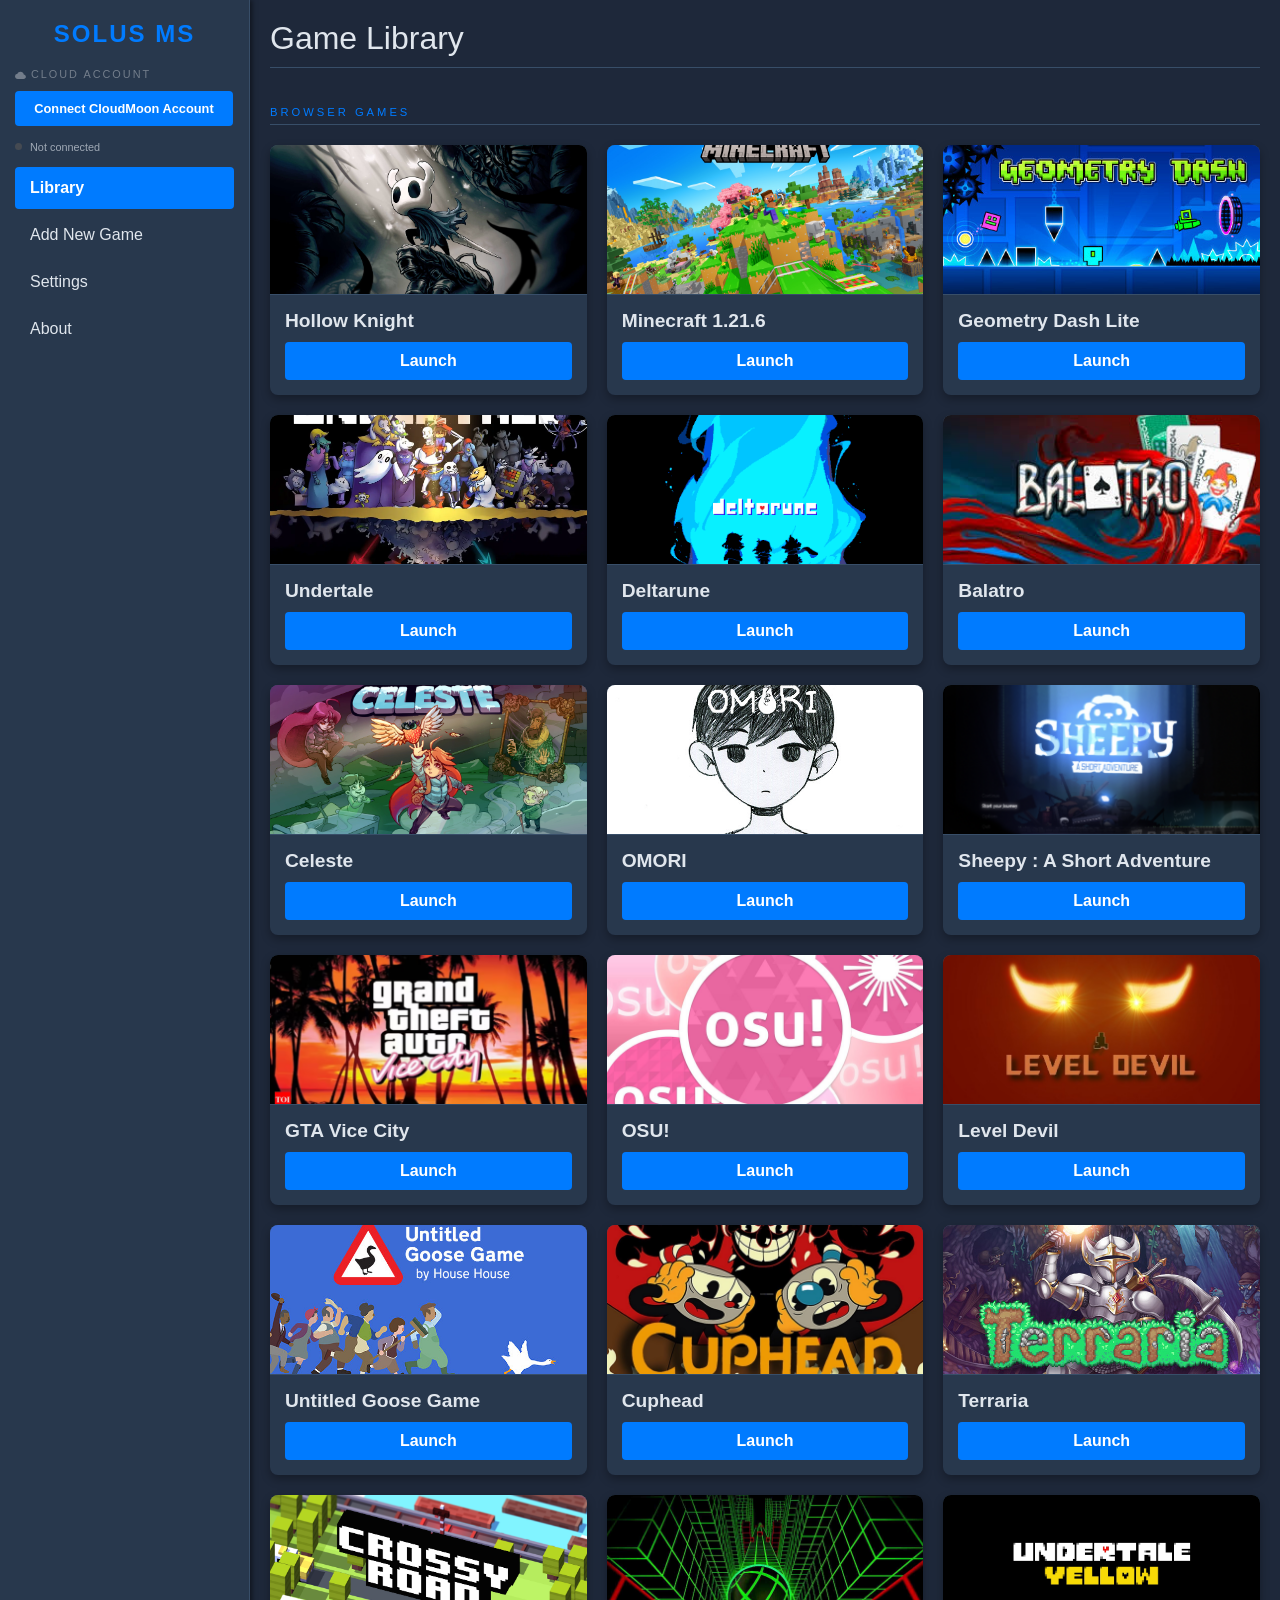
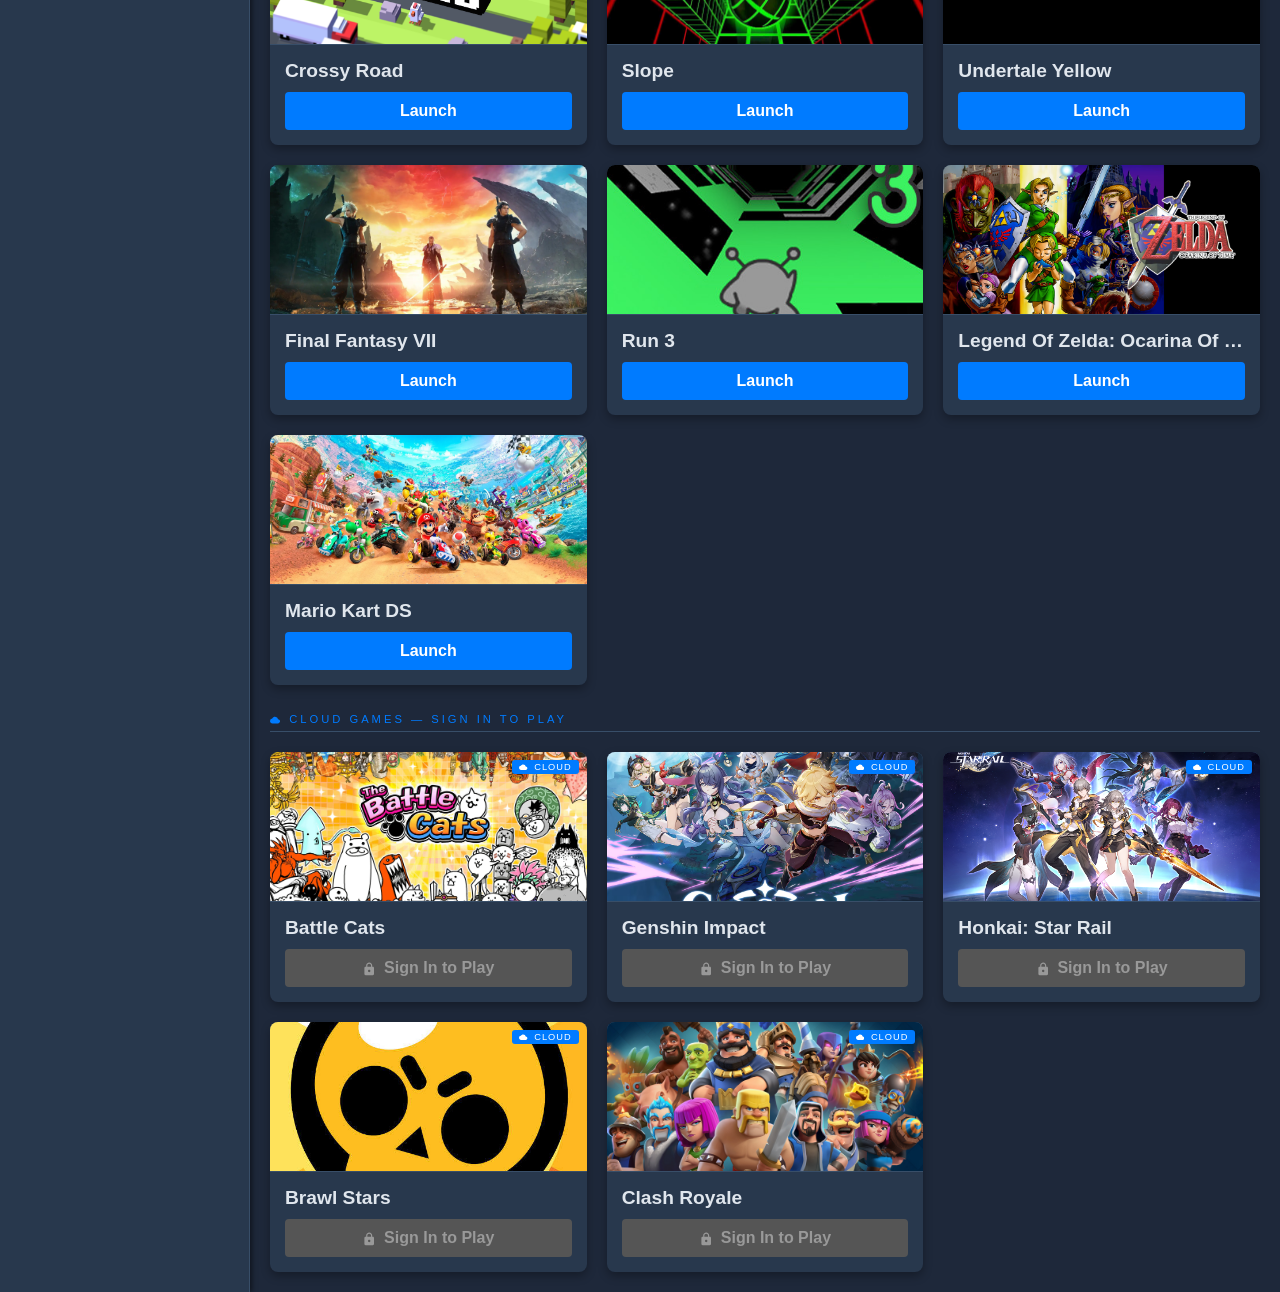
==== index.html @ f6ab9a69 "Update index.html" ====
<!DOCTYPE html>
<html lang="en">
<head>
    <meta charset="UTF-8">
    <meta name="viewport" content="width=device-width, initial-scale=1.0">
    <title>Solus MS - Game Launcher</title>
    <link rel="icon" type="image/png" href="favicon.ico" id="favicon-png">
    <link rel="shortcut icon" type="image/x-icon" href="favicon.ico" id="favicon-ico">
    <style>
        /* General Reset and Base Styles */
        :root {
            --bg-dark: #1e283a;
            --bg-medium: #28384d;
            --text-light: #e0e6ed;
            --accent-blue: #007bff;
            --accent-hover: #0060c0;
            --border-color: #384e68;
            --light-bg-dark: #f0f2f5;
            --light-bg-medium: #ffffff;
            --light-text-light: #333333;
            --light-border-color: #cccccc;
        }
        .light-theme {
            --bg-dark: var(--light-bg-dark);
            --bg-medium: var(--light-bg-medium);
            --text-light: var(--light-text-light);
            --border-color: var(--light-border-color);
            color: var(--light-text-light);
        }
        .glass-theme {
            --bg-dark: #050a12;
            --bg-medium: rgba(15, 23, 42, 0.4);
            --text-light: #ffffff;
            --accent-blue: #007aff;
            --accent-hover: #0a84ff;
            --border-color: rgba(255, 255, 255, 0.15);
            background: radial-gradient(at 0% 0%, rgba(30, 58, 138, 0.3) 0, transparent 50%), radial-gradient(at 100% 0%, rgba(139, 92, 246, 0.2) 0, transparent 50%), #050a12;
            background-attachment: fixed;
            color: #ffffff;
        }
        .glass-theme .game-card, .glass-theme .settings-group, .glass-theme .sidebar {
            background: rgba(255, 255, 255, 0.03);
            backdrop-filter: blur(40px) saturate(200%) brightness(0.8);
            -webkit-backdrop-filter: blur(40px) saturate(200%) brightness(0.8);
            border: 1px solid rgba(255, 255, 255, 0.1);
            box-shadow: 0 8px 32px 0 rgba(0, 0, 0, 0.8), inset 0 0 0 1px rgba(255, 255, 255, 0.05);
        }
        .glass-theme h1, .glass-theme h2, .glass-theme h3 { text-shadow: 0 0 15px rgba(255, 255, 255, 0.2); letter-spacing: 1px; }
        .glass-theme .nav-item a:hover { background: rgba(255, 255, 255, 0.1); backdrop-filter: brightness(1.2); }
        .glass-theme .nav-item a.active { background: rgba(0, 122, 255, 0.4); border: 1px solid rgba(255, 255, 255, 0.2); box-shadow: 0 0 20px rgba(0, 122, 255, 0.3); }
        .glass-theme .text-input, .glass-theme .textarea-input { background: rgba(0, 0, 0, 0.4); border: 1px solid rgba(255, 255, 255, 0.1); color: #ffffff; }
        .reflection-active { filter: grayscale(1) brightness(0.4) !important; transition: filter 0.4s ease; }
        * { margin: 0; padding: 0; box-sizing: border-box; }
        body { font-family: 'Segoe UI', Tahoma, Geneva, Verdana, sans-serif; background-color: var(--bg-dark); color: var(--text-light); display: flex; min-height: 100vh; overflow-x: hidden; transition: background-color 0.3s, color 0.3s, filter 0.3s; }
        select.text-input { appearance: none; background: var(--bg-medium); color: var(--text-light); border: 1px solid var(--border-color); padding: 8px 12px; border-radius: 8px; cursor: pointer; outline: none; }
        .glass-theme select.text-input { background: rgba(255, 255, 255, 0.1); backdrop-filter: blur(10px); border: 1px solid rgba(255, 255, 255, 0.2); box-shadow: inset 0 0 5px rgba(255, 255, 255, 0.1); }
        .glass-theme select.text-input option { background-color: #1a1a1a; color: white; }
        .sidebar { width: 250px; background-color: var(--bg-medium); padding: 20px 0; box-shadow: 2px 0 5px rgba(0, 0, 0, 0.5); border-right: 1px solid var(--border-color); flex-shrink: 0; transition: background-color 0.3s, border-color 0.3s; }
        .sidebar h1 { font-size: 1.5rem; text-align: center; margin-bottom: 20px; color: var(--accent-blue); text-transform: uppercase; letter-spacing: 2px; }
        .nav-list { list-style: none; padding: 0 15px; }
        .nav-item a { display: block; padding: 12px 15px; margin-bottom: 5px; color: var(--text-light); text-decoration: none; border-radius: 4px; transition: background-color 0.2s, color 0.2s; }
        .nav-item a:hover { background-color: var(--bg-dark); }
        .nav-item a.active { background-color: var(--accent-blue); color: white; font-weight: bold; }
        .main-content { flex-grow: 1; padding: 20px; overflow-y: auto; }
        .header { margin-bottom: 30px; border-bottom: 1px solid var(--border-color); padding-bottom: 10px; transition: border-color 0.3s; }
        .header h2 { font-size: 2rem; color: var(--text-light); font-weight: 300; }
        .game-grid { display: grid; grid-template-columns: repeat(auto-fill, minmax(250px, 1fr)); gap: 20px; }
        .game-card { background-color: var(--bg-medium); border-radius: 8px; overflow: hidden; box-shadow: 0 4px 10px rgba(0, 0, 0, 0.3); transition: transform 0.2s, background-color 0.3s; }
        .game-card:hover { transform: translateY(-5px); }
        .game-image-placeholder { width: 100%; height: 150px; background-size: cover; background-position: center; background-repeat: no-repeat; background-color: #384e68; display: flex; align-items: center; justify-content: center; font-size: 1.2rem; color: rgba(255, 255, 255, 0.5); border-bottom: 1px solid var(--border-color); position: relative; }
        .game-info { padding: 15px; }
        .game-info h3 { margin-top: 0; margin-bottom: 10px; font-size: 1.2rem; white-space: nowrap; overflow: hidden; text-overflow: ellipsis; }
        .launch-btn { display: block; width: 100%; padding: 10px; background-color: var(--accent-blue); color: white; text-align: center; text-decoration: none; border: none; border-radius: 4px; cursor: pointer; font-size: 1rem; font-weight: bold; transition: background-color 0.2s, box-shadow 0.2s; }
        .launch-btn:hover { background-color: var(--accent-hover); box-shadow: 0 0 10px var(--accent-blue); }
        .launch-btn:disabled { background-color: #555; color: #999; cursor: not-allowed; box-shadow: none; }
        .delete-btn { background-color: #dc3545; margin-top: 5px; }
        .delete-btn:hover { background-color: #c82333; box-shadow: 0 0 10px #dc3545; }
        .action-group { display: flex; gap: 10px; }
        #settings-page, #about-page, #add-game-page { max-width: 800px; margin: 0 auto; }
        .settings-group { background-color: var(--bg-medium); padding: 20px; border-radius: 8px; margin-bottom: 25px; transition: background-color 0.3s; }
        .settings-group h3 { color: var(--accent-blue); border-bottom: 1px solid var(--border-color); padding-bottom: 10px; margin-bottom: 15px; }
        .form-group { margin-bottom: 15px; }
        .form-group label { display: block; margin-bottom: 8px; font-weight: bold; }
        .text-input, .textarea-input, .file-input-container input[type="file"] { width: 100%; padding: 10px; border: 1px solid var(--border-color); background-color: var(--bg-dark); color: var(--text-light); border-radius: 4px; transition: background-color 0.3s, border-color 0.3s; font-size: 1rem; resize: vertical; }
        .text-input:focus, .textarea-input:focus { outline: none; border-color: var(--accent-blue); }
        .textarea-input { min-height: 150px; font-family: Consolas, monospace; }
        .file-input-container { display: block; width: 100%; }
        .file-input-container input[type="file"] { padding: 8px; }
        .game-upload-options { display: flex; gap: 20px; margin-bottom: 15px; }
        .upload-option { flex: 1; padding: 15px; border: 2px solid var(--border-color); border-radius: 6px; cursor: pointer; transition: border-color 0.2s, background-color 0.2s; text-align: center; }
        .upload-option:hover { border-color: var(--accent-blue); background-color: rgba(0, 123, 255, 0.1); }
        .upload-option.active-option { border-color: var(--accent-blue); background-color: rgba(0, 123, 255, 0.2); box-shadow: 0 0 8px rgba(0, 123, 255, 0.5); }
        .radio-hidden { display: none; }
        .hidden { display: none !important; }
        .switch { position: relative; display: inline-block; width: 60px; height: 34px; }
        .switch input { opacity: 0; width: 0; height: 0; }
        .slider { position: absolute; cursor: pointer; top: 0; left: 0; right: 0; bottom: 0; background-color: #ccc; transition: .4s; border-radius: 34px; }
        .slider:before { position: absolute; content: ""; height: 26px; width: 26px; left: 4px; bottom: 4px; background-color: white; transition: .4s; border-radius: 50%; }
        input:checked + .slider { background-color: var(--accent-blue); }
        input:checked + .slider:before { transform: translateX(26px); }
        .setting-item { display: flex; justify-content: space-between; align-items: center; padding: 10px 0; border-top: 1px solid var(--border-color); }
        .setting-item:first-child { border-top: none; }
        .about-content a { color: var(--text-light); text-decoration: underline; text-decoration-color: var(--accent-blue); transition: color 0.2s; }
        .about-content a:hover { color: var(--accent-blue); }

        /* ── ADDED: Auth sidebar ── */
        .auth-section { padding: 0 15px 15px; }
        .auth-label { font-size: 0.68rem; text-transform: uppercase; letter-spacing: 2px; color: rgba(255,255,255,0.35); margin-bottom: 10px; }
        .user-info-card { display: none; align-items: center; gap: 8px; }
        .user-info-card.visible { display: flex; }
        .user-avatar { width: 32px; height: 32px; border-radius: 50%; border: 2px solid var(--accent-blue); flex-shrink: 0; object-fit: cover; }
        .user-details { flex: 1; min-width: 0; }
        .user-name  { font-size: 0.8rem; font-weight: bold; white-space: nowrap; overflow: hidden; text-overflow: ellipsis; }
        .user-email { font-size: 0.62rem; opacity: 0.55; white-space: nowrap; overflow: hidden; text-overflow: ellipsis; }
        .sign-out-btn { background: none; border: 1px solid var(--border-color); border-radius: 4px; padding: 3px 8px; font-size: 0.62rem; color: var(--text-light); cursor: pointer; flex-shrink: 0; }
        .sign-out-btn:hover { border-color: #dc3545; color: #dc3545; }
        .cloud-status { display: flex; align-items: center; gap: 8px; padding: 0 15px 14px; font-size: 0.68rem; opacity: 0.65; }
        .status-dot { width: 7px; height: 7px; border-radius: 50%; background: #555; flex-shrink: 0; transition: background 0.3s; }
        .status-dot.connected  { background: #2ecc71; }
        .status-dot.connecting { background: #f39c12; }
        .status-dot.error      { background: #e74c3c; }

        /* ── ADDED: Cloud card badge ── */
        .cloud-badge { position: absolute; top: 8px; right: 8px; background: var(--accent-blue); color: #fff; font-size: 0.58rem; padding: 2px 7px; border-radius: 3px; text-transform: uppercase; letter-spacing: 1px; }

        /* ── ADDED: Library section divider ── */
        .section-divider { grid-column: 1 / -1; font-size: 0.7rem; text-transform: uppercase; letter-spacing: 3px; color: var(--accent-blue); border-bottom: 1px solid var(--border-color); padding-bottom: 6px; margin-top: 8px; }

        /* ── ADDED: Cloud launch modal ── */
        .modal-overlay { display: none; position: fixed; inset: 0; background: rgba(0,0,0,0.6); z-index: 1000; align-items: center; justify-content: center; }
        .modal-overlay.open { display: flex; }
        .modal-box { background: var(--bg-medium); border: 1px solid var(--border-color); border-radius: 8px; padding: 28px; max-width: 440px; width: 90%; box-shadow: 0 8px 32px rgba(0,0,0,0.8); }
        .modal-box h3 { color: var(--accent-blue); margin-bottom: 10px; }
        .modal-box p  { font-size: 0.85rem; opacity: 0.8; margin-bottom: 18px; line-height: 1.6; }
        .modal-spinner { display: inline-block; width: 13px; height: 13px; border: 2px solid var(--border-color); border-top-color: var(--accent-blue); border-radius: 50%; animation: spin 0.7s linear infinite; vertical-align: middle; margin-right: 6px; }
        @keyframes spin { to { transform: rotate(360deg); } }
        .modal-close { background: none; border: 1px solid var(--border-color); border-radius: 4px; color: var(--text-light); font-size: 0.8rem; padding: 6px 16px; cursor: pointer; }
        .modal-close:hover { border-color: var(--accent-blue); }

        /* ── ADDED: About page cloud section ── */
        .about-cloud-hero { background: linear-gradient(135deg, #0d1b2e 0%, #1a3a5c 100%); border: 1px solid var(--accent-blue); border-radius: 8px; padding: 28px; margin-bottom: 25px; position: relative; overflow: hidden; }
        .about-cloud-hero::before { content: '\2601'; position: absolute; right: 20px; top: 5px; font-size: 7rem; opacity: 0.06; pointer-events: none; }
        .about-cloud-hero h2 { color: #fff; font-size: 1.5rem; margin-bottom: 8px; }
        .about-cloud-hero p  { color: rgba(255,255,255,0.75); font-size: 0.85rem; line-height: 1.7; max-width: 520px; }
        .about-cloud-hero .version-chip { display: inline-block; margin-top: 14px; background: rgba(0,123,255,0.2); border: 1px solid var(--accent-blue); border-radius: 20px; padding: 3px 14px; font-size: 0.7rem; color: var(--accent-blue); letter-spacing: 1px; }
        .cloud-feature-grid { display: grid; grid-template-columns: repeat(3, 1fr); gap: 15px; margin-bottom: 25px; }
        .cloud-feature-tile { background-color: var(--bg-medium); border-radius: 8px; padding: 16px; border: 1px solid var(--border-color); }
        .cloud-feature-tile .icon { font-size: 1.5rem; margin-bottom: 8px; }
        .cloud-feature-tile h4 { color: var(--accent-blue); font-size: 0.85rem; margin-bottom: 5px; }
        .cloud-feature-tile p  { font-size: 0.72rem; opacity: 0.7; line-height: 1.5; }
    </style>
</head>
<body>

    <div class="sidebar">
        <h1>Solus MS</h1>

        <!-- ADDED: Google Sign-In -->
        <div class="auth-section">
            <div class="auth-label"><svg xmlns="http://www.w3.org/2000/svg" viewBox="0 0 24 24" fill="currentColor" width="1em" height="1em" style="vertical-align:middle"><path d="M19.35 10.04A7.49 7.49 0 0 0 12 4C9.11 4 6.6 5.64 5.35 8.04A5.994 5.994 0 0 0 0 14c0 3.31 2.69 6 6 6h13c2.76 0 5-2.24 5-5 0-2.64-2.05-4.78-4.65-4.96z"/></svg> Cloud Account</div>
            <div id="google-btn-wrapper">
                <button id="google-signin-btn" class="launch-btn" style="width:218px;font-size:0.8rem;">Connect CloudMoon Account</button>
            </div>
            <div class="user-info-card" id="user-info-card">
                <img class="user-avatar" id="user-avatar" src="" alt="">
                <div class="user-details">
                    <div class="user-name"  id="user-name"></div>
                    <div class="user-email" id="user-email"></div>
                </div>
                <button class="sign-out-btn" id="sign-out-btn">Sign Out</button>
            </div>
        </div>

        <!-- ADDED: Cloud status -->
        <div class="cloud-status">
            <div class="status-dot" id="status-dot"></div>
            <span id="status-text">Not connected</span>
        </div>

        <ul class="nav-list">
            <li class="nav-item"><a href="#" id="nav-library" class="active">Library</a></li>
            <li class="nav-item"><a href="#" id="nav-add-game">Add New Game</a></li>
            <li class="nav-item"><a href="#" id="nav-settings">Settings</a></li>
            <li class="nav-item"><a href="#" id="nav-about">About</a></li>
        </ul>
    </div>

    <div class="main-content">

        <div id="library-page">
            <header class="header">
                <h2>Game Library</h2>
            </header>
            <div class="game-grid" id="game-library-grid"></div>
            <p id="empty-library-message" style="text-align: center; padding: 50px; color: #7f8fa6;" class="hidden">
                Your custom library is empty. Add a new game using the "Add New Game" tab!
            </p>
        </div>

        <div id="add-game-page" style="display: none;">
            <header class="header"><h2>Add New Game</h2></header>
            <form id="add-game-form" class="settings-group">
                <div class="form-group">
                    <label for="game-name">Game Name</label>
                    <input type="text" id="game-name" class="text-input" placeholder="e.g., Ori And The Blind Forest">
                </div>
                <h3>Cover Art Source (Optional)</h3>
                <div class="game-upload-options">
                    <div class="upload-option active-option" data-option="cover-url">
                        <label>Image Link Address</label>
                        <input type="radio" name="cover-source" id="cover-url-radio" value="url" class="radio-hidden" checked>
                    </div>
                    <div class="upload-option" data-option="cover-file">
                        <label>Upload Image File</label>
                        <input type="radio" name="cover-source" id="cover-file-radio" value="file" class="radio-hidden">
                    </div>
                </div>
                <div class="form-group" id="image-url-group">
                    <label for="cover-url">Cover Image URL</label>
                    <input type="url" id="cover-url" class="text-input" placeholder="https://example.com/game-cover.png">
                </div>
                <div class="form-group hidden" id="image-file-group">
                    <label for="cover-file">Upload Cover Image</label>
                    <div class="file-input-container"><input type="file" id="cover-file" accept="image/*"></div>
                </div>
                <h3>HTML Content Source (Required)</h3>
                <div class="game-upload-options">
                    <div class="upload-option active-option" data-option="html-paste">
                        <label>Paste HTML Code</label>
                        <input type="radio" name="html-source" id="html-paste-radio" value="paste" class="radio-hidden" checked>
                    </div>
                    <div class="upload-option" data-option="html-file">
                        <label>Upload HTML File</label>
                        <input type="radio" name="html-source" id="html-file-radio" value="file" class="radio-hidden">
                    </div>
                </div>
                <div class="form-group" id="html-paste-group">
                    <label for="html-code">Paste Full HTML File Content Here (index.html or similar)</label>
                    <textarea id="html-code" class="textarea-input" name="html-code" placeholder="<!DOCTYPE html>... the full HTML code..."></textarea>
                </div>
                <div class="form-group hidden" id="html-file-group">
                    <label for="html-file">Upload HTML File (.html or .htm)</label>
                    <div class="file-input-container"><input type="file" id="html-file" accept=".html,.htm"></div>
                </div>
                <button type="submit" class="launch-btn" style="margin-top: 20px;">Save Game to Library</button>
            </form>
            <p id="game-status-message" style="margin-top: 20px; text-align: center;"></p>
        </div>

        <div id="settings-page" style="display: none;">
            <header class="header"><h2>Application Settings</h2></header>
            <div class="settings-group">
                <h3>Interface</h3>
                <div class="setting-item">
                    <span>Tab Cloak (Change Tab Display Name)</span>
                    <input type="text" id="tab-name-input" class="text-input" placeholder="e.g., Google" style="width: 250px;">
                </div>
                <div class="setting-item">
                    <span>Tab Logo Cloak URL (Change Tab Display Logo)</span>
                    <div style="text-align: right;">
                        <input type="text" id="favicon-url-input" class="text-input" placeholder="https://google.com/favicon.ico" style="width: 250px;">
                        <br><a href="https://katsugachi.github.io/Favicon-Yoinker/" target="_blank" style="color: var(--accent-blue); font-size: 0.85rem; text-decoration: none;">Tab Cloak Logo Fetcher</a>
                    </div>
                </div>
                <div class="setting-item">
                    <span>Invisibility Cloak (Hide Tab When Unfocused)</span>
                    <label class="switch"><input type="checkbox" id="invisibility-cloak-toggle"><span class="slider"></span></label>
                </div>
                <div class="setting-item">
                    <span>Panic Key (Press ESC to Quick-Switch)</span>
                    <label class="switch"><input type="checkbox" id="panic-key-toggle"><span class="slider"></span></label>
                </div>
                <div id="panic-settings-group" style="display: none; flex-direction: column; gap: 10px; padding-left: 20px; margin-top: 10px;">
                    <div class="setting-item" style="border-top: none; padding-top: 0;">
                        <span>Panic Mode</span>
                        <select id="panic-mode-select" class="text-input" style="width: 200px;">
                            <option value="redirect">Simple Redirect</option>
                            <option value="background">Background Tab Switch</option>
                        </select>
                    </div>
                    <div class="setting-item" id="panic-redirect-setting" style="border-top: none;">
                        <span>Redirect URL</span>
                        <input type="text" id="panic-url-input" class="text-input" placeholder="https://classroom.google.com" style="width: 250px;">
                    </div>
                    <div class="setting-item" id="panic-background-setting" style="display: none; border-top: none;">
                        <span>Background Tab URL</span>
                        <input type="text" id="panic-background-url" class="text-input" placeholder="https://classroom.google.com" style="width: 250px;">
                        <button class="launch-btn" id="open-background-tab" style="width: 150px; padding: 8px; margin-left: 10px;">Open Background Tab</button>
                    </div>
                </div>
                <div class="setting-item">
                    <span>about:blank Cloak (Hide in Blank Page)</span>
                    <button class="launch-btn" id="aboutblank-btn" style="width: 200px; padding: 8px;">Open in about:blank</button>
                </div>
                <div class="setting-item">
                    <span>Reflection Cloak (Distance View Protection)</span>
                    <label class="switch"><input type="checkbox" id="reflection-cloak-toggle"><span class="slider"></span></label>
                </div>
            </div>
            <div class="settings-group">
                <h3>Launch Options</h3>
                <div class="setting-item">
                    <span>Default Game Directory</span>
                    <input type="text" class="text-input" value="C:/SolusMS/games/" style="width: 300px;">
                </div>
                <div class="setting-item">
                    <span>Enable Game Overlay</span>
                    <label class="switch"><input type="checkbox" id="game-overlay-toggle"><span class="slider"></span></label>
                </div>
            </div>
        </div>

        <div id="about-page" style="display: none;">
            <header class="header"><h2>About Solus MS</h2></header>
            <div class="about-content">

                <!-- ADDED: Cloud gaming hero section -->
                <div class="about-cloud-hero">
                    <h2><svg xmlns="http://www.w3.org/2000/svg" viewBox="0 0 24 24" fill="currentColor" width="1em" height="1em" style="vertical-align:middle"><path d="M19.35 10.04A7.49 7.49 0 0 0 12 4C9.11 4 6.6 5.64 5.35 8.04A5.994 5.994 0 0 0 0 14c0 3.31 2.69 6 6 6h13c2.76 0 5-2.24 5-5 0-2.64-2.05-4.78-4.65-4.96z"/></svg> Cloud Gaming, Redefined.</h2>
                    <p>Solus MS now features built-in CloudMoon streaming. Sign in with Google to launch Android games directly in the cloud &mdash; no installs, no downloads, no hardware limits. Built by katsugachi.</p>
                    <span class="version-chip">Version 2.2.0 &middot; Cloud Edition</span>
                </div>

                <div class="cloud-feature-grid">
                    <div class="cloud-feature-tile">
                        <div class="icon"><svg xmlns="http://www.w3.org/2000/svg" viewBox="0 0 24 24" fill="currentColor" width="1em" height="1em" style="vertical-align:middle"><path d="M19.35 10.04A7.49 7.49 0 0 0 12 4C9.11 4 6.6 5.64 5.35 8.04A5.994 5.994 0 0 0 0 14c0 3.31 2.69 6 6 6h13c2.76 0 5-2.24 5-5 0-2.64-2.05-4.78-4.65-4.96z"/></svg></div>
                        <h4>Cloud Streaming</h4>
                        <p>Real Android instances via CloudMoon. Play mobile games at full fidelity, right in your browser.</p>
                    </div>
                    <div class="cloud-feature-tile">
                        <div class="icon"><svg xmlns="http://www.w3.org/2000/svg" viewBox="0 0 24 24" fill="currentColor" width="1em" height="1em" style="vertical-align:middle"><path d="M12.65 10A6 6 0 1 0 7 19h.35l1.4-1.4L7.4 16.2l1.4-1.4 1.4 1.4L11.6 14.8l1.4 1.4-1.4 1.4.35.35V19H15l5-5v-1.35A6.009 6.009 0 0 0 12.65 10zM7 14c-.55 0-1-.45-1-1s.45-1 1-1 1 .45 1 1-.45 1-1 1z"/></svg></div>
                        <h4>Google Sign-In</h4>
                        <p>One-click auth links your Google account to a live CloudMoon session instantly.</p>
                    </div>
                    <div class="cloud-feature-tile">
                        <div class="icon"><svg xmlns="http://www.w3.org/2000/svg" viewBox="0 0 24 24" fill="currentColor" width="1em" height="1em" style="vertical-align:middle"><path d="M12 4.5C7 4.5 2.73 7.61 1 12c1.73 4.39 6 7.5 11 7.5s9.27-3.11 11-7.5c-1.73-4.39-6-7.5-11-7.5zM12 17c-2.76 0-5-2.24-5-5s2.24-5 5-5 5 2.24 5 5-2.24 5-5 5zm0-8c-1.66 0-3 1.34-3 3s1.34 3 3 3 3-1.34 3-3-1.34-3-3-3z"/></svg></div>
                        <h4>Stealth Features</h4>
                        <p>Tab cloak, invisibility cloak, panic key, and reflection cloaking &mdash; all built in.</p>
                    </div>
                </div>

                <p style="margin-bottom: 15px;">
                    Solus MS is a custom browser emulator launching interface designed by katsugachi on GitHub.<br>Features include tab cloaking to disguise as any tab easily. Made completely in HTML and has reflection cloaking to avoid being seen even from direct view at an angle<br><br>For Requests, Reviews And Discussion, Comment In Issues in the <a href="https://github.com/Katsugachi/Solus-MS">Official Github Repo</a>
                </p>

                <div class="settings-group">
                    <h3>Version Details</h3>
                    <div class="setting-item">
                        <span>Application Version</span>
                        <strong>2.2.0 (Cloud Edition)</strong>
                    </div>
                    <div class="setting-item">
                        <span>Interface Theme</span>
                        <select id="theme-select" class="text-input" style="width: 200px;">
                            <option value="dark">Deep Blue (Dark)</option>
                            <option value="light">Light Mode</option>
                            <option value="glass">Glass</option>
                        </select>
                    </div>
                    <div class="setting-item"><strong>Alternate Links - Most To Least Updated Top To Bottom</strong></div>
                    <div class="setting-item"><span>Official Link - Github Pages</span><a href="https://katsugachi.github.io/Solus-MS/">https://katsugachi.github.io/Solus-MS/</a></div>
                    <div class="setting-item"><span>Cloudflare Pages</span><a href="https://solus-ms.pages.dev/">https://solus-ms.pages.dev/</a></div>
                    <div class="setting-item"><span>Vercel</span><a href="https://solus-ms.vercel.app/">https://solus-ms.vercel.app/</a></div>
                    <div class="setting-item"><span>Netlify</span><a href="https://solus-ms.netlify.app/">https://solus-ms.netlify.app/</a></div>
                    <div class="setting-item"><span>Google Translate?</span><a href="https://translate.google.com/translate?sl=auto&amp;tl=en&amp;u=https://katsugachi.github.io/Solus-MS/">https://translate.google.com/auto/https://katsugachi.github.io/Solus-MS/</a></div>
                    <div class="setting-item"><span>Google Sites</span><a href="https://sites.google.com/view/solusms/home">https://sites.google.com/view/solusms/home</a></div>
                    <div class="setting-item"><span>Secret Game</span><a href="https://coffee-tea-and-games.github.io/Claude---Go-/">???</a></div>
                </div>
            </div>
        </div>

    </div>

    <!-- ADDED: Cloud Launch Modal -->
    <div class="modal-overlay" id="cloud-modal">
        <div class="modal-box">
            <h3 id="modal-title"><svg xmlns="http://www.w3.org/2000/svg" viewBox="0 0 24 24" fill="currentColor" width="1em" height="1em" style="vertical-align:middle"><path d="M19.35 10.04A7.49 7.49 0 0 0 12 4C9.11 4 6.6 5.64 5.35 8.04A5.994 5.994 0 0 0 0 14c0 3.31 2.69 6 6 6h13c2.76 0 5-2.24 5-5 0-2.64-2.05-4.78-4.65-4.96z"/></svg> Connecting to Cloud&hellip;</h3>
            <p id="modal-body">
                <span class="modal-spinner" id="modal-spinner"></span>
                <span id="modal-status">Authenticating with CloudMoon&hellip;</span>
            </p>
            <button class="modal-close" id="modal-close-btn">Cancel</button>
        </div>
    </div>
    <script src="https://accounts.google.com/gsi/client" async defer></script>
        <script>
 
        // ════════════════════════════════════════════════════
        //  CLOUDMOON CONFIG
        //  cloudpart2.js  runs on localhost:3000  /user-info
        // ════════════════════════════════════════════════════
        const CLOUD_API = 'https://cloud-backend-63gq.onrender.com';

        // SVG icons (replaces all emojis)
        var cloudSVG = '<svg xmlns="http://www.w3.org/2000/svg" viewBox="0 0 24 24" fill="currentColor" width="0.9em" height="0.9em" style="vertical-align:middle;margin-right:3px"><path d="M19.35 10.04A7.49 7.49 0 0 0 12 4C9.11 4 6.6 5.64 5.35 8.04A5.994 5.994 0 0 0 0 14c0 3.31 2.69 6 6 6h13c2.76 0 5-2.24 5-5 0-2.64-2.05-4.78-4.65-4.96z"/></svg>';
        var lockSVG  = '<svg xmlns="http://www.w3.org/2000/svg" viewBox="0 0 24 24" fill="currentColor" width="0.9em" height="0.9em" style="vertical-align:middle;margin-right:3px"><path d="M18 8h-1V6c0-2.76-2.24-5-5-5S7 3.24 7 6v2H6c-1.1 0-2 .9-2 2v10c0 1.1.9 2 2 2h12c1.1 0 2-.9 2-2V10c0-1.1-.9-2-2-2zm-6 9c-1.1 0-2-.9-2-2s.9-2 2-2 2 .9 2 2-.9 2-2 2zm3.1-9H8.9V6c0-1.71 1.39-3.1 3.1-3.1 1.71 0 3.1 1.39 3.1 3.1v2z"/></svg>';


        const CLOUD_GAMES = [
            { name: 'Battle Cats',       cover: 'bcen.jpg', packageId: 'jp.co.ponos.battlecatsen',  quality: 'SD' },
            { name: 'Genshin Impact',    cover: 'genshin.jpg', packageId: 'com.miHoYo.GenshinImpact', quality: 'HD' },
            { name: 'Honkai: Star Rail', cover: 'hsr.jpg', packageId: 'com.HoYoverse.hkrpgoversea', quality: 'HD' },
            { name: 'Brawl Stars',       cover: 'bs.jpg', packageId: 'com.supercell.brawlstars',  quality: 'SD' },
            { name: 'Clash Royale',      cover: 'cr.jpg', packageId: 'com.supercell.clashroyale', quality: 'SD' },
        ];

        // ── AUTH STATE ────────────────────────────────────────
        let cloudSession = null;
        const statusDot  = document.getElementById('status-dot');
        const statusText = document.getElementById('status-text');
        function setStatus(cls, txt) { statusDot.className = 'status-dot' + (cls ? ' '+cls : ''); statusText.textContent = txt; }

        // ── GOOGLE SIGN-IN ────────────────────────────────────
    
        document.getElementById('sign-out-btn').onclick = function() {
            cloudSession = null;
            document.getElementById('user-info-card').classList.remove('visible');
            document.getElementById('google-btn-wrapper').style.display = '';
            setStatus('', 'Not connected');
            loadGames();
        };

        // ── CLOUD LAUNCH (mirrors cloudpart1.js buildAndroidInstanceId) ──
        function b64url(str) { return btoa(str).replace(/\+/g,'-').replace(/\//g,'_').replace(/=/g,''); }

        async function launchCloudGame(game) {
            if (!cloudSession) { alert('Please sign in with Google first to launch cloud games.'); return; }
            openModal(cloudSVG + ' Launching ' + game.name);
            setModalStatus('Building CloudMoon session\u2026');
            try {
                var coorUrl    = 'https://coor-la.prod.cloudmoonapp.com';
                var instanceId = b64url(JSON.stringify({ userId: cloudSession.user_id, androidName: 'SolusMSDevice', androidIp: '127.0.0.1', svc: '', coorUrl: coorUrl }));
                var url =
                    'https://www.cloudmoonapp.com/run-site/index.html' +
                    '?userid='              + encodeURIComponent(cloudSession.android_id) +
                    '&game='                + encodeURIComponent(game.packageId) +
                    '&android_instance_id=' + encodeURIComponent(instanceId) +
                    '&coor_url='            + encodeURIComponent(coorUrl) +
                    '&uuid='                + encodeURIComponent(cloudSession.user_id) +
                    '&quality='             + game.quality +
                    '&token='               + encodeURIComponent(cloudSession.token);
                setModalStatus('\u2713 Session ready \u2014 opening ' + game.name + '\u2026');
                document.getElementById('modal-spinner').style.display = 'none';
                setTimeout(function() { closeModal(); window.open(url, '_blank'); }, 700);
            } catch(err) {
                document.getElementById('modal-spinner').style.display = 'none';
                setModalStatus('\u2717 Error: ' + err.message);
                document.getElementById('modal-close-btn').textContent = 'Close';
            }
        }

        function openModal(title) {
            document.getElementById('modal-title').textContent = title;
            document.getElementById('modal-spinner').style.display = '';
            document.getElementById('modal-close-btn').textContent = 'Cancel';
            document.getElementById('cloud-modal').classList.add('open');
        }
        function closeModal()        { document.getElementById('cloud-modal').classList.remove('open'); }
        function setModalStatus(msg) { document.getElementById('modal-status').textContent = msg; }
        document.getElementById('modal-close-btn').onclick = closeModal;

        // ── STATIC GAMES (original list unchanged) ────────────
        const staticGames = [
            { name: "Hollow Knight", cover: "hk.jpg", url: "StrHK.html" },
            { name: "Minecraft 1.21.6", cover: "minecraft.jpg", url: "mc1122.html" },
            { name: "Geometry Dash Lite", cover: "gd.png", url: "gd.html" },
            { name: "Undertale", cover: "undertale.png", url: "undertale.html" },
            { name: "Deltarune", cover: "deltarune.png", url: "deltarune.html" },
            { name: "Balatro", cover: "balatro.jpg", url: "balatro.html" },
            { name: "Celeste", cover: "celeste.jpg", url: "celeste.html" },
            { name: "OMORI", cover: "omori.png", url: "omori.html" },
            { name: "Sheepy : A Short Adventure", cover: "sheepy.png", url: "sheepy.html" },
            { name: "GTA Vice City", cover: "gta.png", url: "gta.html" },
            { name: "OSU!", cover: "osu.png", url: "osu.html" },
            { name: "Level Devil", cover: "leveldevil.png", url: "leveldevil.html" },
            { name: "Untitled Goose Game", cover: "utgg.jpg", url: "utgg.html" },
            { name: "Cuphead", cover: "cuphead.png", url: "cuphead.html" },
            { name: "Terraria", cover: "terraria.jpg", url: "terraria.html" },
            { name: "Crossy Road", cover: "cross.png", url: "cross.html" },
            { name: "Slope", cover: "slope.jpg", url: "Slope.html" },
            { name: "Undertale Yellow", cover: "uy.png", url: "undertaley.html" },
            { name: "Final Fantasy VII", cover: "ff7.png", url: "ff7.html" },
            { name: "Run 3", cover: "run-3.png", url: "run3.html" },
            { name: "Legend Of Zelda: Ocarina Of Time", cover: "zelda.png", url: "zelda.html" },
            { name: "Mario Kart DS", cover: "mariods.png", url: "mariods.html" },
        ];

        // ── INDEXEDDB ─────────────────────────────────────────
        let db;
        const DB_NAME = 'SolusGamesDB', STORE_NAME = 'customGames';
        function initDB() {
            return new Promise(function(resolve, reject) {
                if (!window.indexedDB) { reject('IndexedDB not supported'); return; }
                var request = indexedDB.open(DB_NAME, 1);
                request.onupgradeneeded = function(event) { db = event.target.result; db.createObjectStore(STORE_NAME, { keyPath: 'id', autoIncrement: true }); };
                request.onsuccess = function(event) { db = event.target.result; resolve(db); };
                request.onerror   = function() { reject('Failed to open IndexedDB'); };
            });
        }
        function saveGame(game) { return new Promise(function(res,rej) { var r = db.transaction([STORE_NAME],'readwrite').objectStore(STORE_NAME).add(game); r.onsuccess = function() { res(r.result); }; r.onerror = function(e) { rej(e.target.error); }; }); }
        function getAllGames()   { return new Promise(function(res,rej) { if (!db) return res([]); var r = db.transaction([STORE_NAME],'readonly').objectStore(STORE_NAME).getAll(); r.onsuccess = function() { res(r.result); }; r.onerror = function(e) { rej(e.target.error); }; }); }
        function deleteGame(id) { return new Promise(function(res,rej) { var r = db.transaction([STORE_NAME],'readwrite').objectStore(STORE_NAME).delete(id); r.onsuccess = function() { res(); }; r.onerror = function(e) { rej(e.target.error); }; }); }

        // ── CARD BUILDERS ─────────────────────────────────────
        const gameLibraryGrid = document.getElementById('game-library-grid');
        const emptyMessage    = document.getElementById('empty-library-message');
        let gameOverlayEnabled = false;

        function makeDivider(label) {
            var d = document.createElement('div');
            d.className = 'section-divider';
            d.innerHTML = label;
            return d;
        }

        function createGameCard(game, isCustom) {
            var card = document.createElement('div');
            card.className = 'game-card';
            var coverStyle = game.cover ? 'background-image: url(\'' + game.cover + '\');' : '';
            var launchUrl  = isCustom ? URL.createObjectURL(new Blob([game.htmlContent], { type: 'text/html' })) : game.url;
            card.innerHTML =
                '<div class="game-image-placeholder" style="' + coverStyle + '">' +
                (game.cover ? '' : game.name) + '</div>' +
                '<div class="game-info"><h3>' + game.name + '</h3>' +
                '<div class="action-group">' +
                '<a href="' + launchUrl + '" class="launch-btn" data-game-url="' + launchUrl + '" target="_blank">Launch</a>' +
                (isCustom ? '<button class="launch-btn delete-btn" data-game-id="' + game.id + '" style="flex-grow: 0.5;">Delete</button>' : '') +
                '</div></div>';
            var launchBtn = card.querySelector('.launch-btn');
            launchBtn.addEventListener('click', function(e) { if (gameOverlayEnabled) { e.preventDefault(); window.location.href = launchUrl; } });
            if (isCustom) {
                card.querySelector('.delete-btn').addEventListener('click', async function(e) {
                    var gameId = parseInt(e.target.dataset.gameId);
                    if (confirm('Delete ' + game.name + '?')) { await deleteGame(gameId); loadGames(); }
                });
            }
            return card;
        }

        function createCloudCard(game) {
            var card = document.createElement('div');
            card.className = 'game-card';
            var coverStyle = game.cover ? 'background-image: url(\'' + game.cover + '\');' : '';
            var ready = !!cloudSession;
            card.innerHTML =
                '<div class="game-image-placeholder" style="' + coverStyle + '">' +
                (game.cover ? '' : game.name) +
                '<div class="cloud-badge">' + cloudSVG + ' Cloud</div></div>' +
                '<div class="game-info"><h3>' + game.name + '</h3>' +
                '<div class="action-group">' +
                '<button class="launch-btn"' + (ready ? '' : ' disabled') + '>' +
                (ready ? cloudSVG + ' Stream Now' : lockSVG + ' Sign In to Play') + '</button>' +
                '</div></div>';
            card.querySelector('.launch-btn').addEventListener('click', function() { launchCloudGame(game); });
            return card;
        }

        async function loadGames() {
            gameLibraryGrid.innerHTML = '';
            gameLibraryGrid.appendChild(makeDivider('Browser Games'));
            staticGames.forEach(function(g) { gameLibraryGrid.appendChild(createGameCard(g, false)); });
            gameLibraryGrid.appendChild(makeDivider(cloudSVG + ' Cloud Games — Sign In to Play'));
            CLOUD_GAMES.forEach(function(g) { gameLibraryGrid.appendChild(createCloudCard(g)); });
            try {
                var customGames = await getAllGames();
                if (customGames.length) {
                    gameLibraryGrid.appendChild(makeDivider('Your Games'));
                    customGames.forEach(function(g) { gameLibraryGrid.appendChild(createGameCard(g, true)); });
                }
                emptyMessage.classList.toggle('hidden', (staticGames.length + CLOUD_GAMES.length + customGames.length) > 0);
            } catch(e) { console.error(e); }
        }

        // ── NAVIGATION (original logic, unchanged) ────────────
        const navLibrary  = document.getElementById('nav-library');
        const navSettings = document.getElementById('nav-settings');
        const navAbout    = document.getElementById('nav-about');
        const navAddGame  = document.getElementById('nav-add-game');
        const libraryPage  = document.getElementById('library-page');
        const settingsPage = document.getElementById('settings-page');
        const aboutPage    = document.getElementById('about-page');
        const addGamePage  = document.getElementById('add-game-page');

        function showPage(pageId) {
            [libraryPage, settingsPage, aboutPage, addGamePage].forEach(function(p) { p.style.display = 'none'; });
            [navLibrary, navSettings, navAbout, navAddGame].forEach(function(n) { n.classList.remove('active'); });
            var config = {
                'library':  { page: libraryPage,  nav: navLibrary,  action: loadGames },
                'settings': { page: settingsPage, nav: navSettings },
                'about':    { page: aboutPage,    nav: navAbout },
                'add-game': { page: addGamePage,  nav: navAddGame }
            };
            var t = config[pageId];
            t.page.style.display = 'block';
            t.nav.classList.add('active');
            if (t.action) t.action();
        }

        navLibrary.onclick  = function(e) { e.preventDefault(); showPage('library'); };
        navSettings.onclick = function(e) { e.preventDefault(); showPage('settings'); };
        navAbout.onclick    = function(e) { e.preventDefault(); showPage('about'); };
        navAddGame.onclick  = function(e) { e.preventDefault(); showPage('add-game'); };

        // ── THEME (original logic) ────────────────────────────
        const themeSelect = document.getElementById('theme-select');
        themeSelect.onchange = function() {
            document.body.classList.remove('light-theme', 'glass-theme');
            if (this.value === 'light') document.body.classList.add('light-theme');
            else if (this.value === 'glass') document.body.classList.add('glass-theme');
        };

        // ── ADD GAME FORM (original logic) ────────────────────
        function setupFormOptions(name, optionGroups) {
            document.querySelectorAll('input[name="' + name + '"]').forEach(function(radio) {
                radio.closest('.upload-option').onclick = function() {
                    radio.closest('.game-upload-options').querySelectorAll('.upload-option').forEach(function(o) { o.classList.remove('active-option'); });
                    radio.closest('.upload-option').classList.add('active-option');
                    radio.checked = true;
                    for (var key in optionGroups) { optionGroups[key].classList.toggle('hidden', !key.includes(radio.value)); }
                };
            });
        }
        setupFormOptions('cover-source', { 'url': document.getElementById('image-url-group'), 'file': document.getElementById('image-file-group') });
        setupFormOptions('html-source',  { 'paste': document.getElementById('html-paste-group'), 'file': document.getElementById('html-file-group') });

        document.getElementById('add-game-form').onsubmit = async function(e) {
            e.preventDefault();
            var name = document.getElementById('game-name').value.trim();
            if (!name) return alert('Name required');
            var coverData = '';
            var coverSource = document.querySelector('input[name="cover-source"]:checked').value;
            if (coverSource === 'url') coverData = document.getElementById('cover-url').value.trim();
            else if (document.getElementById('cover-file').files[0]) coverData = await new Promise(function(r) { var fr = new FileReader(); fr.onload = function() { r(fr.result); }; fr.readAsDataURL(document.getElementById('cover-file').files[0]); });
            var htmlContent = '';
            var htmlSource = document.querySelector('input[name="html-source"]:checked').value;
            if (htmlSource === 'paste') htmlContent = document.getElementById('html-code').value.trim();
            else if (document.getElementById('html-file').files[0]) htmlContent = await new Promise(function(r) { var fr = new FileReader(); fr.onload = function() { r(fr.result); }; fr.readAsText(document.getElementById('html-file').files[0]); });
            if (!htmlContent) return alert('HTML required');
            await saveGame({ name: name, cover: coverData, htmlContent: htmlContent, timestamp: Date.now() });
            document.getElementById('add-game-form').reset();
            showPage('library');
        };

        // ── TAB CLOAK (original logic) ────────────────────────
        const tabNameInput    = document.getElementById('tab-name-input');
        const faviconUrlInput = document.getElementById('favicon-url-input');
        const favIconPng = document.getElementById('favicon-png');
        const favIconIco = document.getElementById('favicon-ico');
        tabNameInput.oninput    = function(e) { document.title = e.target.value.trim() || 'Solus MS - Game Launcher'; };
        faviconUrlInput.oninput = function(e) { var url = e.target.value.trim() || 'favicon.ico'; favIconPng.href = favIconIco.href = url; };

        var invisibilityEnabled = false, originalTitle = document.title, originalFavicon = favIconPng.href;
        var invisibilityToggle = document.getElementById('invisibility-cloak-toggle');
        function handleInvisibility() {
            if (!invisibilityEnabled) return;
            if (document.hidden) { document.title = '\u3164'; favIconPng.href = favIconIco.href = '[data-uri]'; }
            else { document.title = originalTitle; favIconPng.href = favIconIco.href = originalFavicon; }
        }
        invisibilityToggle.onchange = function() {
            invisibilityEnabled = this.checked;
            if (invisibilityEnabled) { originalTitle = document.title; originalFavicon = favIconPng.href; document.addEventListener('visibilitychange', handleInvisibility); if (document.hidden) { handleInvisibility(); } }
            else { document.removeEventListener('visibilitychange', handleInvisibility); document.title = originalTitle; favIconPng.href = favIconIco.href = originalFavicon; }
        };
        tabNameInput.addEventListener('input',    function() { originalTitle   = tabNameInput.value.trim()    || 'Solus MS - Game Launcher'; });
        faviconUrlInput.addEventListener('input', function() { originalFavicon = faviconUrlInput.value.trim() || 'favicon.ico'; });

        document.getElementById('reflection-cloak-toggle').onchange = function() { document.body.classList.toggle('reflection-active', this.checked); };
        document.getElementById('game-overlay-toggle').onchange     = function() { gameOverlayEnabled = this.checked; };

        // ── PANIC KEY (original logic) ────────────────────────
        var panicKeyEnabled = false, panicMode = 'redirect', panicUrl = 'https://classroom.google.com', backgroundTab = null;
        var panicKeyToggle      = document.getElementById('panic-key-toggle');
        var panicSettingsGroup  = document.getElementById('panic-settings-group');
        var panicModeSelect     = document.getElementById('panic-mode-select');
        var panicRedirectSetting   = document.getElementById('panic-redirect-setting');
        var panicBackgroundSetting = document.getElementById('panic-background-setting');
        var panicUrlInput       = document.getElementById('panic-url-input');
        var panicBackgroundUrl  = document.getElementById('panic-background-url');
        var openBackgroundTabBtn = document.getElementById('open-background-tab');

        panicKeyToggle.onchange = function() { panicKeyEnabled = this.checked; panicSettingsGroup.style.display = this.checked ? 'flex' : 'none'; };
        panicModeSelect.onchange = function() {
            panicMode = this.value;
            panicRedirectSetting.style.display  = panicMode === 'redirect'   ? 'flex' : 'none';
            panicBackgroundSetting.style.display = panicMode === 'background' ? 'flex' : 'none';
        };
        panicUrlInput.oninput      = function() { panicUrl = this.value.trim() || 'https://classroom.google.com'; };
        panicBackgroundUrl.oninput = function() { panicUrl = this.value.trim() || 'https://classroom.google.com'; };
        openBackgroundTabBtn.onclick = function() {
            var url = panicBackgroundUrl.value.trim() || 'https://classroom.google.com';
            backgroundTab = window.open(url, '_blank');
            if (backgroundTab) { window.focus(); openBackgroundTabBtn.textContent = 'Tab Ready \u2713'; openBackgroundTabBtn.style.background = '#28a745'; }
            else { openBackgroundTabBtn.textContent = 'Pop-up Blocked!'; openBackgroundTabBtn.style.background = '#dc3545'; setTimeout(function() { openBackgroundTabBtn.textContent = 'Open Background Tab'; openBackgroundTabBtn.style.background = ''; }, 2000); }
        };
        document.addEventListener('keydown', function(e) {
            if (panicKeyEnabled && e.key === 'Escape') {
                e.preventDefault();
                if (panicMode === 'redirect') window.location.href = panicUrl;
                else { try { if (backgroundTab) backgroundTab.focus(); } catch(_) {} window.close(); }
            }
        });

        // ── ABOUT:BLANK (original logic) ─────────────────────
        document.getElementById('aboutblank-btn').onclick = function() {
            var win = window.open();
            win.document.body.style.margin = '0'; win.document.body.style.height = '100vh';
            var iframe = win.document.createElement('iframe');
            iframe.style.border = 'none'; iframe.style.width = '100%'; iframe.style.height = '100%'; iframe.style.margin = '0';
            iframe.src = 'https://katsugachi.github.io/Solus-MS/';
            win.document.body.appendChild(iframe);
            window.location.replace('https://www.google.com');
        };

        // ── INIT ──────────────────────────────────────────────
        (async function initialize() {
            try { await initDB(); showPage('library'); }
            catch(e) { console.error('DB Initialization failed:', e); showPage('library'); }
        })();
    </script>
    <script>
        document.getElementById('google-signin-btn').onclick = () => {
            document.getElementById('token-modal').classList.add('open');
        };

        document.getElementById('token-copy-btn').onclick = () => {
            navigator.clipboard.writeText("copy(JSON.parse(localStorage.getItem('userData')).token)");
            const btn = document.getElementById('token-copy-btn');
            btn.textContent = 'Copied!';
            setTimeout(() => btn.textContent = 'Copy', 2000);
        };

        document.getElementById('token-submit-btn').onclick = () => {
            const token = document.getElementById('token-input').value.trim();
            if (!token) return;
            document.getElementById('token-modal').classList.remove('open');
            setStatus('connecting', 'Connecting to CloudMoon…');
            fetch(CLOUD_API + '/auth/token?token=' + encodeURIComponent(token))
                .then(r => r.json())
                .then(data => {
                    if (data.error) throw new Error(data.error);
                    cloudSession = { token, user_id: data.user_id, android_id: data.android_id };
                    document.getElementById('google-btn-wrapper').style.display = 'none';
                    document.getElementById('user-info-card').classList.add('visible');
                    document.getElementById('user-name').textContent  = data.name  || 'Cloud User';
                    document.getElementById('user-email').textContent = data.email || '';
                    document.getElementById('user-avatar').src        = data.picture || '';
                    setStatus('connected', 'CloudMoon connected ✓');
                    loadGames();
                })
                .catch(err => setStatus('error', 'Failed: ' + err.message));
        };

        document.getElementById('token-modal-close').onclick = () => {
            document.getElementById('token-modal').classList.remove('open');
        };
    </script>
    <div class="modal-overlay" id="token-modal">
        <div class="modal-box" style="max-width:480px">
            <h3 style="margin-bottom:12px">☁ Connect CloudMoon</h3>
            <div style="display:flex;align-items:center;gap:8px;background:rgba(0,0,0,0.3);border-radius:8px;padding:10px 12px;margin-bottom:14px;font-family:monospace;font-size:0.72rem">
                <span style="flex:1;word-break:break-all;opacity:0.9">copy(JSON.parse(localStorage.getItem('userData')).token)</span>
                <button id="token-copy-btn" class="launch-btn" style="padding:4px 10px;font-size:0.7rem;white-space:nowrap;width:auto">Copy</button>
            </div>
            <textarea id="token-input" class="textarea-input" style="min-height:70px;font-size:0.7rem;width:100%;box-sizing:border-box" placeholder="token goes here"></textarea>
            <div style="display:flex;gap:10px;margin-top:12px">
                <button id="token-submit-btn" class="launch-btn" style="width:auto;padding:8px 20px">Connect</button>
                <button id="token-modal-close" class="modal-close">Cancel</button>
            </div>
        </div>
    </div>
</body>
</html>
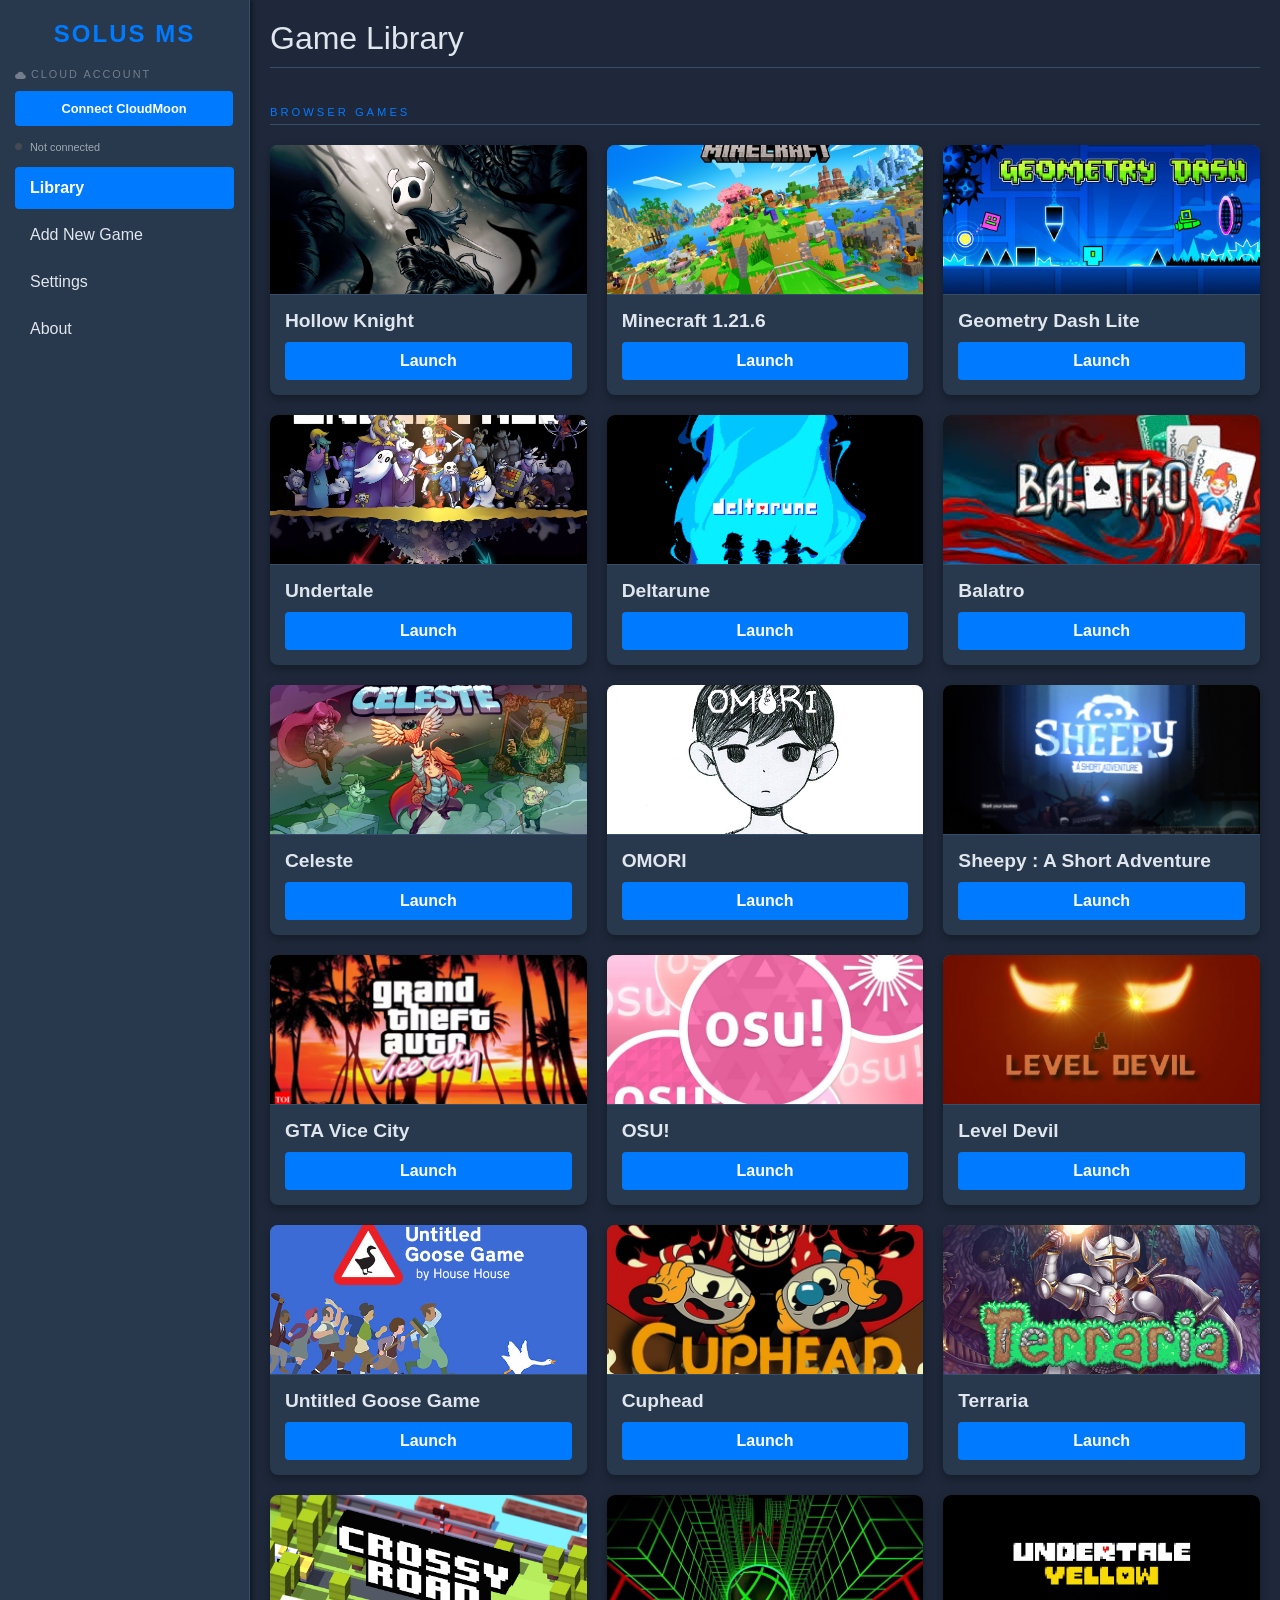
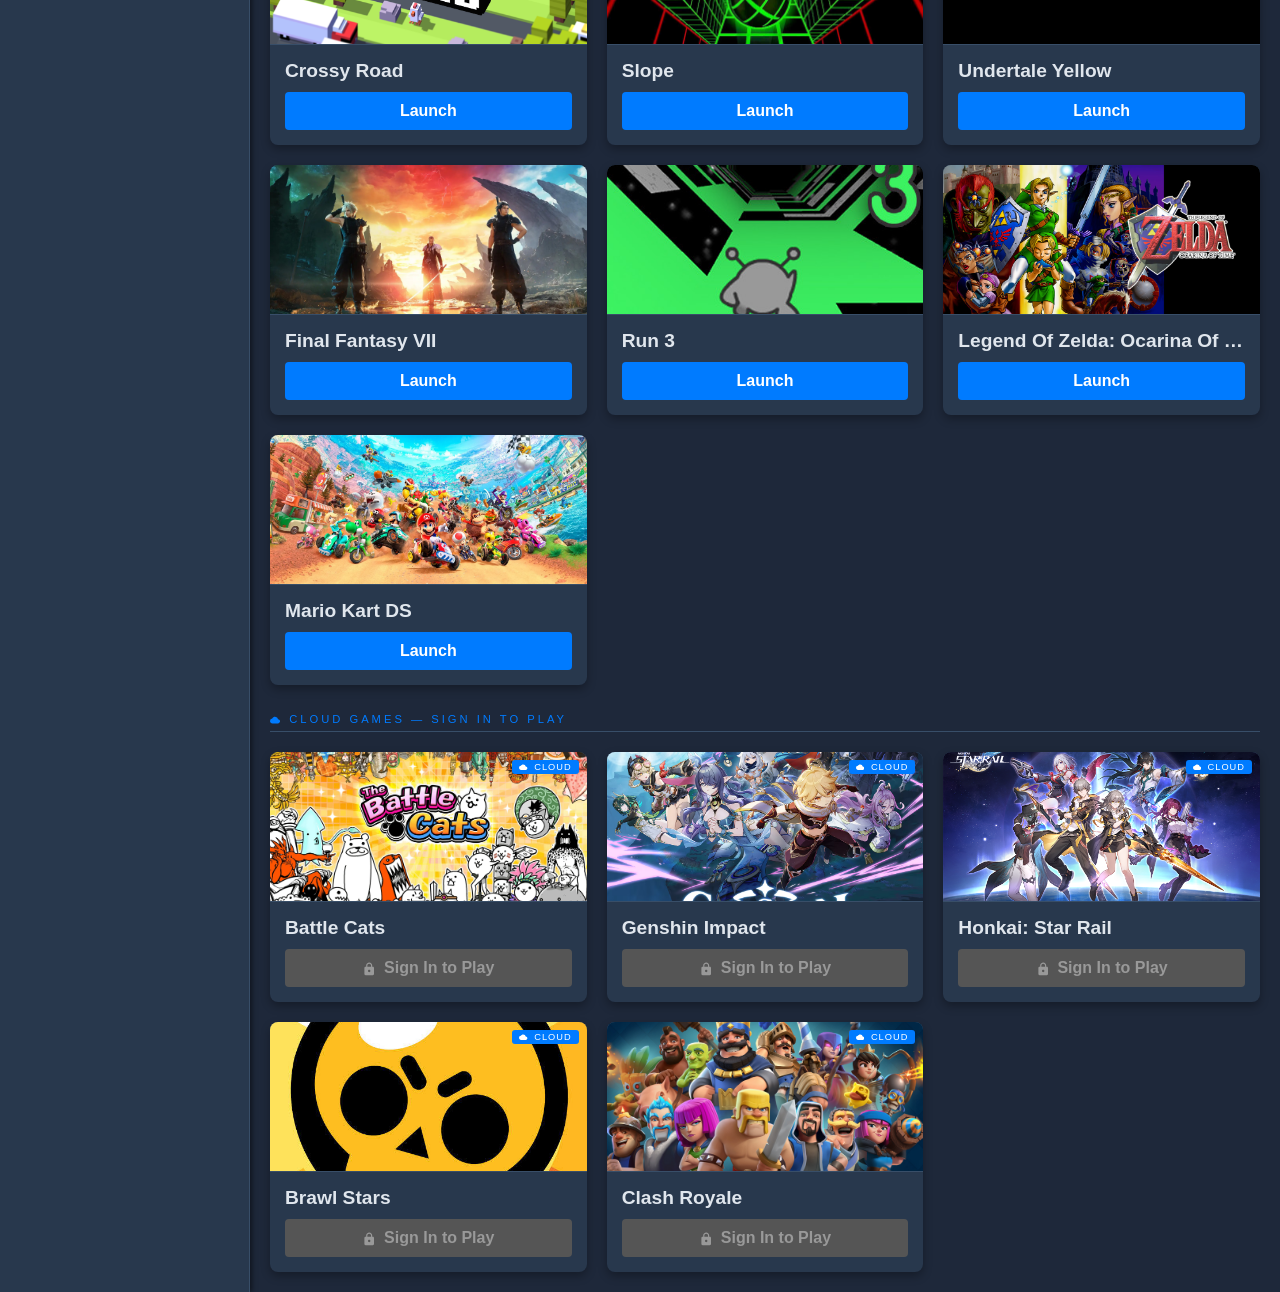
==== commit cb487613: "Update index.html" ====
--- a/index.html
+++ b/index.html
@@ -159,7 +159,7 @@
         <div class="auth-section">
             <div class="auth-label"><svg xmlns="http://www.w3.org/2000/svg" viewBox="0 0 24 24" fill="currentColor" width="1em" height="1em" style="vertical-align:middle"><path d="M19.35 10.04A7.49 7.49 0 0 0 12 4C9.11 4 6.6 5.64 5.35 8.04A5.994 5.994 0 0 0 0 14c0 3.31 2.69 6 6 6h13c2.76 0 5-2.24 5-5 0-2.64-2.05-4.78-4.65-4.96z"/></svg> Cloud Account</div>
             <div id="google-btn-wrapper">
-                <button id="google-signin-btn" class="launch-btn" style="width:218px;font-size:0.8rem;">Connect CloudMoon Account</button>
+                <button id="google-signin-btn" class="launch-btn" style="width:218px;font-size:0.8rem;">Connect CloudMoon</button>
             </div>
             <div class="user-info-card" id="user-info-card">
                 <img class="user-avatar" id="user-avatar" src="" alt="">
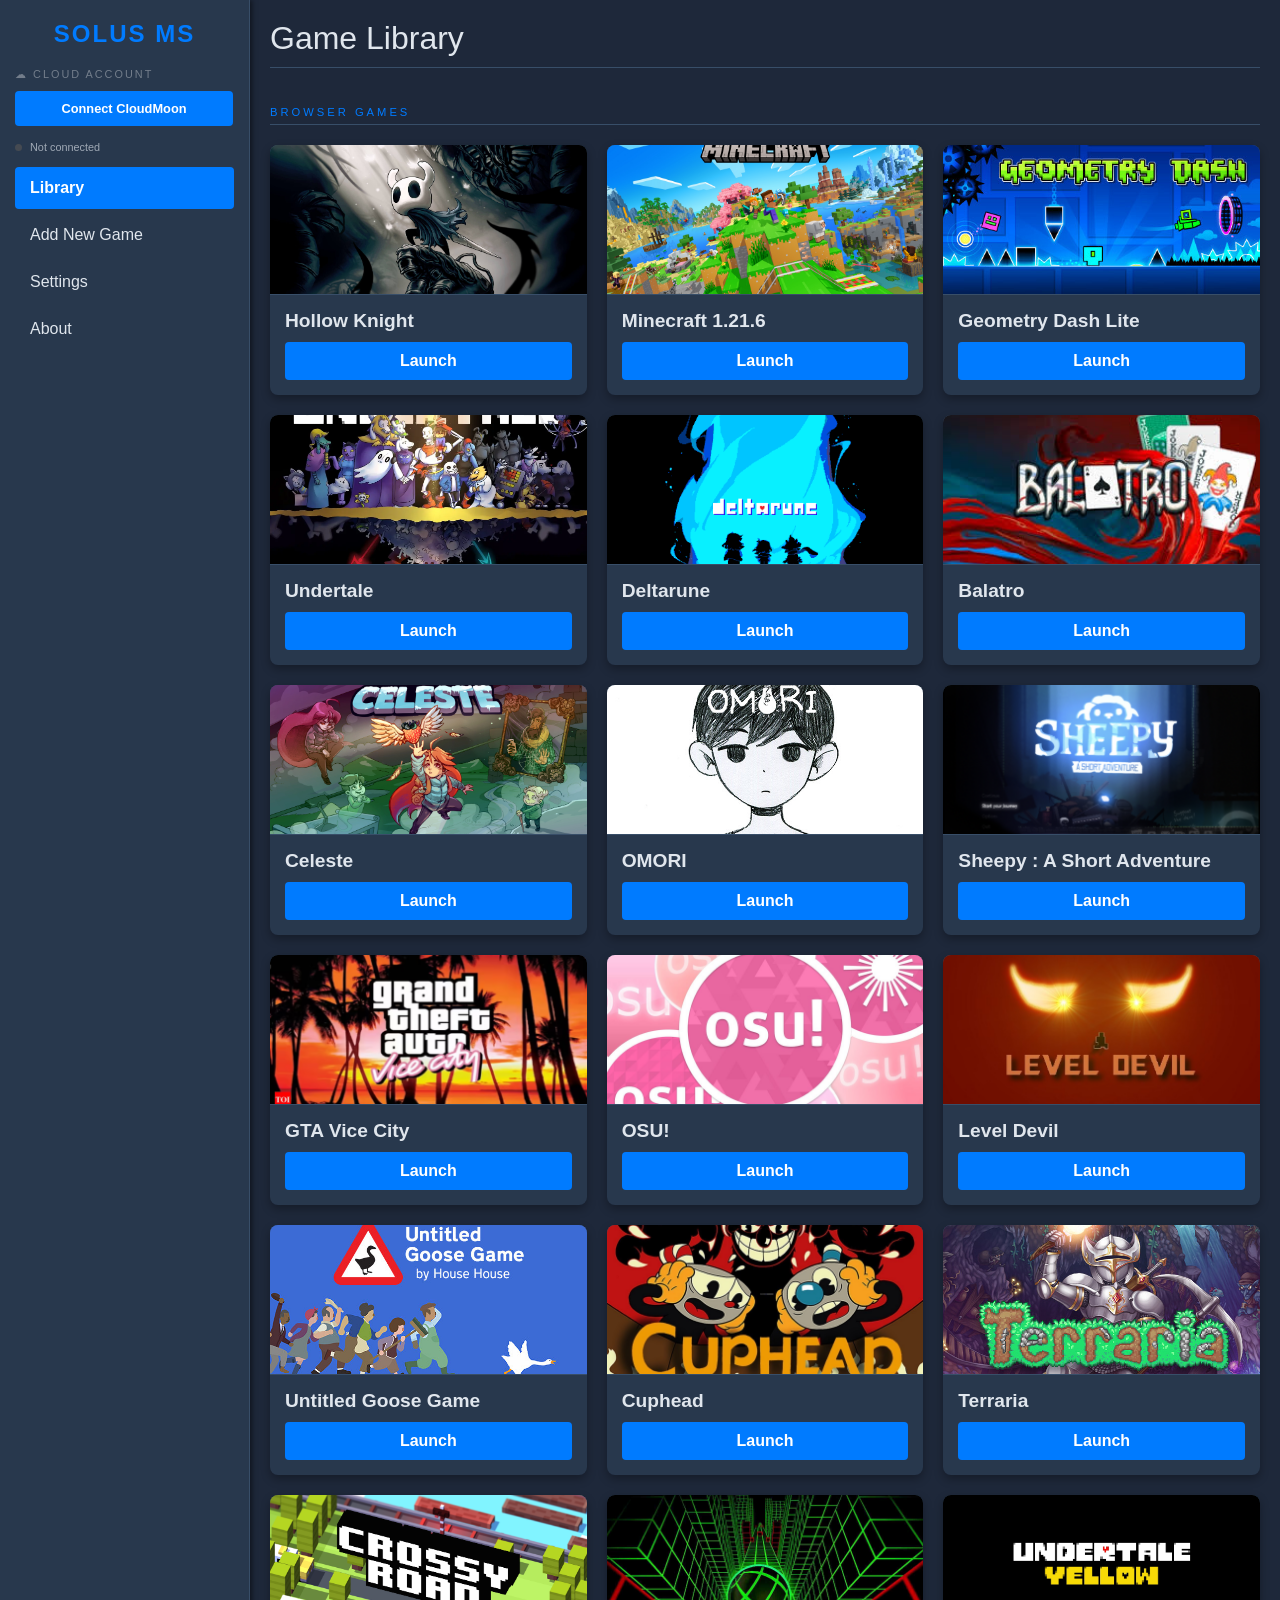
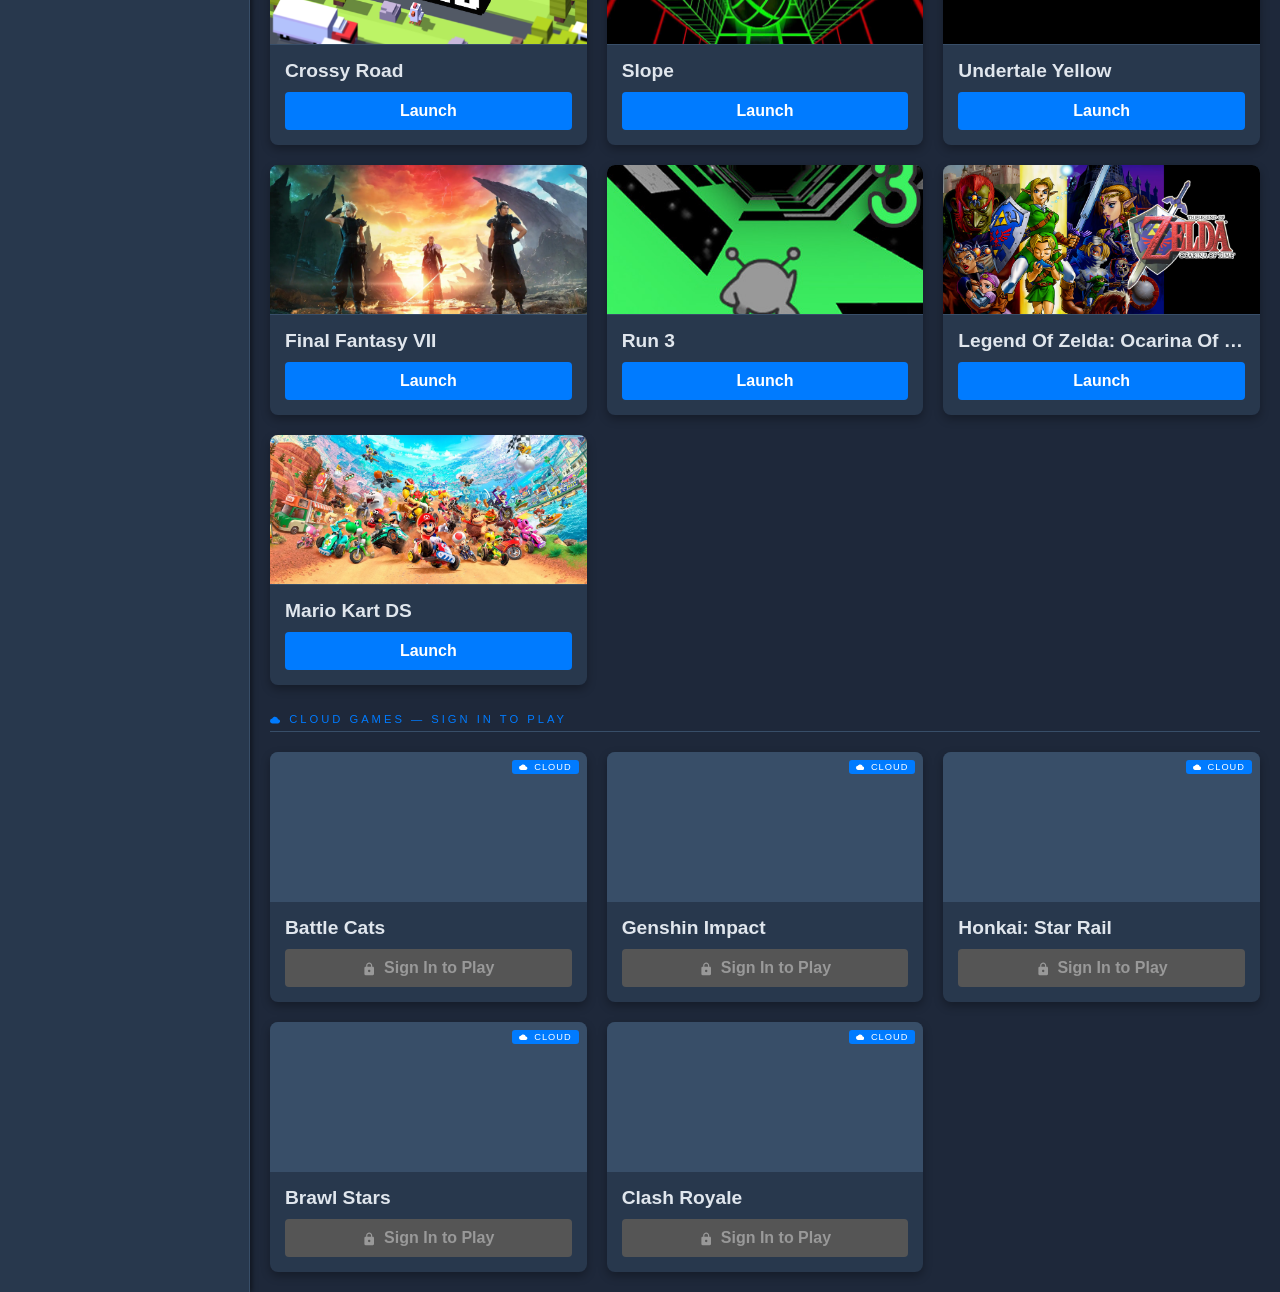
==== commit cf64035b: "Update index.html" ====
--- a/index.html
+++ b/index.html
@@ -7,7 +7,6 @@
     <link rel="icon" type="image/png" href="favicon.ico" id="favicon-png">
     <link rel="shortcut icon" type="image/x-icon" href="favicon.ico" id="favicon-ico">
     <style>
-        /* General Reset and Base Styles */
         :root {
             --bg-dark: #1e283a;
             --bg-medium: #28384d;
@@ -20,42 +19,20 @@
             --light-text-light: #333333;
             --light-border-color: #cccccc;
         }
-        .light-theme {
-            --bg-dark: var(--light-bg-dark);
-            --bg-medium: var(--light-bg-medium);
-            --text-light: var(--light-text-light);
-            --border-color: var(--light-border-color);
-            color: var(--light-text-light);
-        }
-        .glass-theme {
-            --bg-dark: #050a12;
-            --bg-medium: rgba(15, 23, 42, 0.4);
-            --text-light: #ffffff;
-            --accent-blue: #007aff;
-            --accent-hover: #0a84ff;
-            --border-color: rgba(255, 255, 255, 0.15);
-            background: radial-gradient(at 0% 0%, rgba(30, 58, 138, 0.3) 0, transparent 50%), radial-gradient(at 100% 0%, rgba(139, 92, 246, 0.2) 0, transparent 50%), #050a12;
-            background-attachment: fixed;
-            color: #ffffff;
-        }
-        .glass-theme .game-card, .glass-theme .settings-group, .glass-theme .sidebar {
-            background: rgba(255, 255, 255, 0.03);
-            backdrop-filter: blur(40px) saturate(200%) brightness(0.8);
-            -webkit-backdrop-filter: blur(40px) saturate(200%) brightness(0.8);
-            border: 1px solid rgba(255, 255, 255, 0.1);
-            box-shadow: 0 8px 32px 0 rgba(0, 0, 0, 0.8), inset 0 0 0 1px rgba(255, 255, 255, 0.05);
-        }
-        .glass-theme h1, .glass-theme h2, .glass-theme h3 { text-shadow: 0 0 15px rgba(255, 255, 255, 0.2); letter-spacing: 1px; }
-        .glass-theme .nav-item a:hover { background: rgba(255, 255, 255, 0.1); backdrop-filter: brightness(1.2); }
-        .glass-theme .nav-item a.active { background: rgba(0, 122, 255, 0.4); border: 1px solid rgba(255, 255, 255, 0.2); box-shadow: 0 0 20px rgba(0, 122, 255, 0.3); }
-        .glass-theme .text-input, .glass-theme .textarea-input { background: rgba(0, 0, 0, 0.4); border: 1px solid rgba(255, 255, 255, 0.1); color: #ffffff; }
+        .light-theme { --bg-dark: var(--light-bg-dark); --bg-medium: var(--light-bg-medium); --text-light: var(--light-text-light); --border-color: var(--light-border-color); color: var(--light-text-light); }
+        .glass-theme { --bg-dark: #050a12; --bg-medium: rgba(15,23,42,0.4); --text-light: #ffffff; --accent-blue: #007aff; --accent-hover: #0a84ff; --border-color: rgba(255,255,255,0.15); background: radial-gradient(at 0% 0%, rgba(30,58,138,0.3) 0,transparent 50%), radial-gradient(at 100% 0%, rgba(139,92,246,0.2) 0,transparent 50%), #050a12; background-attachment: fixed; color: #ffffff; }
+        .glass-theme .game-card, .glass-theme .settings-group, .glass-theme .sidebar { background: rgba(255,255,255,0.03); backdrop-filter: blur(40px) saturate(200%) brightness(0.8); -webkit-backdrop-filter: blur(40px) saturate(200%) brightness(0.8); border: 1px solid rgba(255,255,255,0.1); box-shadow: 0 8px 32px 0 rgba(0,0,0,0.8), inset 0 0 0 1px rgba(255,255,255,0.05); }
+        .glass-theme h1, .glass-theme h2, .glass-theme h3 { text-shadow: 0 0 15px rgba(255,255,255,0.2); letter-spacing: 1px; }
+        .glass-theme .nav-item a:hover { background: rgba(255,255,255,0.1); backdrop-filter: brightness(1.2); }
+        .glass-theme .nav-item a.active { background: rgba(0,122,255,0.4); border: 1px solid rgba(255,255,255,0.2); box-shadow: 0 0 20px rgba(0,122,255,0.3); }
+        .glass-theme .text-input, .glass-theme .textarea-input { background: rgba(0,0,0,0.4); border: 1px solid rgba(255,255,255,0.1); color: #ffffff; }
         .reflection-active { filter: grayscale(1) brightness(0.4) !important; transition: filter 0.4s ease; }
         * { margin: 0; padding: 0; box-sizing: border-box; }
         body { font-family: 'Segoe UI', Tahoma, Geneva, Verdana, sans-serif; background-color: var(--bg-dark); color: var(--text-light); display: flex; min-height: 100vh; overflow-x: hidden; transition: background-color 0.3s, color 0.3s, filter 0.3s; }
         select.text-input { appearance: none; background: var(--bg-medium); color: var(--text-light); border: 1px solid var(--border-color); padding: 8px 12px; border-radius: 8px; cursor: pointer; outline: none; }
-        .glass-theme select.text-input { background: rgba(255, 255, 255, 0.1); backdrop-filter: blur(10px); border: 1px solid rgba(255, 255, 255, 0.2); box-shadow: inset 0 0 5px rgba(255, 255, 255, 0.1); }
+        .glass-theme select.text-input { background: rgba(255,255,255,0.1); backdrop-filter: blur(10px); border: 1px solid rgba(255,255,255,0.2); box-shadow: inset 0 0 5px rgba(255,255,255,0.1); }
         .glass-theme select.text-input option { background-color: #1a1a1a; color: white; }
-        .sidebar { width: 250px; background-color: var(--bg-medium); padding: 20px 0; box-shadow: 2px 0 5px rgba(0, 0, 0, 0.5); border-right: 1px solid var(--border-color); flex-shrink: 0; transition: background-color 0.3s, border-color 0.3s; }
+        .sidebar { width: 250px; background-color: var(--bg-medium); padding: 20px 0; box-shadow: 2px 0 5px rgba(0,0,0,0.5); border-right: 1px solid var(--border-color); flex-shrink: 0; transition: background-color 0.3s, border-color 0.3s; }
         .sidebar h1 { font-size: 1.5rem; text-align: center; margin-bottom: 20px; color: var(--accent-blue); text-transform: uppercase; letter-spacing: 2px; }
         .nav-list { list-style: none; padding: 0 15px; }
         .nav-item a { display: block; padding: 12px 15px; margin-bottom: 5px; color: var(--text-light); text-decoration: none; border-radius: 4px; transition: background-color 0.2s, color 0.2s; }
@@ -65,9 +42,9 @@
         .header { margin-bottom: 30px; border-bottom: 1px solid var(--border-color); padding-bottom: 10px; transition: border-color 0.3s; }
         .header h2 { font-size: 2rem; color: var(--text-light); font-weight: 300; }
         .game-grid { display: grid; grid-template-columns: repeat(auto-fill, minmax(250px, 1fr)); gap: 20px; }
-        .game-card { background-color: var(--bg-medium); border-radius: 8px; overflow: hidden; box-shadow: 0 4px 10px rgba(0, 0, 0, 0.3); transition: transform 0.2s, background-color 0.3s; }
+        .game-card { background-color: var(--bg-medium); border-radius: 8px; overflow: hidden; box-shadow: 0 4px 10px rgba(0,0,0,0.3); transition: transform 0.2s, background-color 0.3s; }
         .game-card:hover { transform: translateY(-5px); }
-        .game-image-placeholder { width: 100%; height: 150px; background-size: cover; background-position: center; background-repeat: no-repeat; background-color: #384e68; display: flex; align-items: center; justify-content: center; font-size: 1.2rem; color: rgba(255, 255, 255, 0.5); border-bottom: 1px solid var(--border-color); position: relative; }
+        .game-image-placeholder { width: 100%; height: 150px; background-size: cover; background-position: center; background-repeat: no-repeat; background-color: #384e68; display: flex; align-items: center; justify-content: center; font-size: 1.2rem; color: rgba(255,255,255,0.5); border-bottom: 1px solid var(--border-color); position: relative; }
         .game-info { padding: 15px; }
         .game-info h3 { margin-top: 0; margin-bottom: 10px; font-size: 1.2rem; white-space: nowrap; overflow: hidden; text-overflow: ellipsis; }
         .launch-btn { display: block; width: 100%; padding: 10px; background-color: var(--accent-blue); color: white; text-align: center; text-decoration: none; border: none; border-radius: 4px; cursor: pointer; font-size: 1rem; font-weight: bold; transition: background-color 0.2s, box-shadow 0.2s; }
@@ -88,8 +65,8 @@
         .file-input-container input[type="file"] { padding: 8px; }
         .game-upload-options { display: flex; gap: 20px; margin-bottom: 15px; }
         .upload-option { flex: 1; padding: 15px; border: 2px solid var(--border-color); border-radius: 6px; cursor: pointer; transition: border-color 0.2s, background-color 0.2s; text-align: center; }
-        .upload-option:hover { border-color: var(--accent-blue); background-color: rgba(0, 123, 255, 0.1); }
-        .upload-option.active-option { border-color: var(--accent-blue); background-color: rgba(0, 123, 255, 0.2); box-shadow: 0 0 8px rgba(0, 123, 255, 0.5); }
+        .upload-option:hover { border-color: var(--accent-blue); background-color: rgba(0,123,255,0.1); }
+        .upload-option.active-option { border-color: var(--accent-blue); background-color: rgba(0,123,255,0.2); box-shadow: 0 0 8px rgba(0,123,255,0.5); }
         .radio-hidden { display: none; }
         .hidden { display: none !important; }
         .switch { position: relative; display: inline-block; width: 60px; height: 34px; }
@@ -102,8 +79,6 @@
         .setting-item:first-child { border-top: none; }
         .about-content a { color: var(--text-light); text-decoration: underline; text-decoration-color: var(--accent-blue); transition: color 0.2s; }
         .about-content a:hover { color: var(--accent-blue); }
-
-        /* ── ADDED: Auth sidebar ── */
         .auth-section { padding: 0 15px 15px; }
         .auth-label { font-size: 0.68rem; text-transform: uppercase; letter-spacing: 2px; color: rgba(255,255,255,0.35); margin-bottom: 10px; }
         .user-info-card { display: none; align-items: center; gap: 8px; }
@@ -119,14 +94,8 @@
         .status-dot.connected  { background: #2ecc71; }
         .status-dot.connecting { background: #f39c12; }
         .status-dot.error      { background: #e74c3c; }
-
-        /* ── ADDED: Cloud card badge ── */
         .cloud-badge { position: absolute; top: 8px; right: 8px; background: var(--accent-blue); color: #fff; font-size: 0.58rem; padding: 2px 7px; border-radius: 3px; text-transform: uppercase; letter-spacing: 1px; }
-
-        /* ── ADDED: Library section divider ── */
         .section-divider { grid-column: 1 / -1; font-size: 0.7rem; text-transform: uppercase; letter-spacing: 3px; color: var(--accent-blue); border-bottom: 1px solid var(--border-color); padding-bottom: 6px; margin-top: 8px; }
-
-        /* ── ADDED: Cloud launch modal ── */
         .modal-overlay { display: none; position: fixed; inset: 0; background: rgba(0,0,0,0.6); z-index: 1000; align-items: center; justify-content: center; }
         .modal-overlay.open { display: flex; }
         .modal-box { background: var(--bg-medium); border: 1px solid var(--border-color); border-radius: 8px; padding: 28px; max-width: 440px; width: 90%; box-shadow: 0 8px 32px rgba(0,0,0,0.8); }
@@ -136,8 +105,6 @@
         @keyframes spin { to { transform: rotate(360deg); } }
         .modal-close { background: none; border: 1px solid var(--border-color); border-radius: 4px; color: var(--text-light); font-size: 0.8rem; padding: 6px 16px; cursor: pointer; }
         .modal-close:hover { border-color: var(--accent-blue); }
-
-        /* ── ADDED: About page cloud section ── */
         .about-cloud-hero { background: linear-gradient(135deg, #0d1b2e 0%, #1a3a5c 100%); border: 1px solid var(--accent-blue); border-radius: 8px; padding: 28px; margin-bottom: 25px; position: relative; overflow: hidden; }
         .about-cloud-hero::before { content: '\2601'; position: absolute; right: 20px; top: 5px; font-size: 7rem; opacity: 0.06; pointer-events: none; }
         .about-cloud-hero h2 { color: #fff; font-size: 1.5rem; margin-bottom: 8px; }
@@ -154,10 +121,8 @@
 
     <div class="sidebar">
         <h1>Solus MS</h1>
-
-        <!-- ADDED: Google Sign-In -->
         <div class="auth-section">
-            <div class="auth-label"><svg xmlns="http://www.w3.org/2000/svg" viewBox="0 0 24 24" fill="currentColor" width="1em" height="1em" style="vertical-align:middle"><path d="M19.35 10.04A7.49 7.49 0 0 0 12 4C9.11 4 6.6 5.64 5.35 8.04A5.994 5.994 0 0 0 0 14c0 3.31 2.69 6 6 6h13c2.76 0 5-2.24 5-5 0-2.64-2.05-4.78-4.65-4.96z"/></svg> Cloud Account</div>
+            <div class="auth-label">&#9729; Cloud Account</div>
             <div id="google-btn-wrapper">
                 <button id="google-signin-btn" class="launch-btn" style="width:218px;font-size:0.8rem;">Connect CloudMoon</button>
             </div>
@@ -170,13 +135,10 @@
                 <button class="sign-out-btn" id="sign-out-btn">Sign Out</button>
             </div>
         </div>
-
-        <!-- ADDED: Cloud status -->
         <div class="cloud-status">
             <div class="status-dot" id="status-dot"></div>
             <span id="status-text">Not connected</span>
         </div>
-
         <ul class="nav-list">
             <li class="nav-item"><a href="#" id="nav-library" class="active">Library</a></li>
             <li class="nav-item"><a href="#" id="nav-add-game">Add New Game</a></li>
@@ -188,16 +150,14 @@
     <div class="main-content">
 
         <div id="library-page">
-            <header class="header">
-                <h2>Game Library</h2>
-            </header>
+            <header class="header"><h2>Game Library</h2></header>
             <div class="game-grid" id="game-library-grid"></div>
-            <p id="empty-library-message" style="text-align: center; padding: 50px; color: #7f8fa6;" class="hidden">
+            <p id="empty-library-message" style="text-align:center;padding:50px;color:#7f8fa6;" class="hidden">
                 Your custom library is empty. Add a new game using the "Add New Game" tab!
             </p>
         </div>
 
-        <div id="add-game-page" style="display: none;">
+        <div id="add-game-page" style="display:none;">
             <header class="header"><h2>Add New Game</h2></header>
             <form id="add-game-form" class="settings-group">
                 <div class="form-group">
@@ -235,31 +195,31 @@
                     </div>
                 </div>
                 <div class="form-group" id="html-paste-group">
-                    <label for="html-code">Paste Full HTML File Content Here (index.html or similar)</label>
-                    <textarea id="html-code" class="textarea-input" name="html-code" placeholder="<!DOCTYPE html>... the full HTML code..."></textarea>
+                    <label for="html-code">Paste Full HTML File Content Here</label>
+                    <textarea id="html-code" class="textarea-input" name="html-code" placeholder="<!DOCTYPE html>..."></textarea>
                 </div>
                 <div class="form-group hidden" id="html-file-group">
                     <label for="html-file">Upload HTML File (.html or .htm)</label>
                     <div class="file-input-container"><input type="file" id="html-file" accept=".html,.htm"></div>
                 </div>
-                <button type="submit" class="launch-btn" style="margin-top: 20px;">Save Game to Library</button>
+                <button type="submit" class="launch-btn" style="margin-top:20px;">Save Game to Library</button>
             </form>
-            <p id="game-status-message" style="margin-top: 20px; text-align: center;"></p>
+            <p id="game-status-message" style="margin-top:20px;text-align:center;"></p>
         </div>
 
-        <div id="settings-page" style="display: none;">
+        <div id="settings-page" style="display:none;">
             <header class="header"><h2>Application Settings</h2></header>
             <div class="settings-group">
                 <h3>Interface</h3>
                 <div class="setting-item">
                     <span>Tab Cloak (Change Tab Display Name)</span>
-                    <input type="text" id="tab-name-input" class="text-input" placeholder="e.g., Google" style="width: 250px;">
+                    <input type="text" id="tab-name-input" class="text-input" placeholder="e.g., Google" style="width:250px;">
                 </div>
                 <div class="setting-item">
-                    <span>Tab Logo Cloak URL (Change Tab Display Logo)</span>
-                    <div style="text-align: right;">
-                        <input type="text" id="favicon-url-input" class="text-input" placeholder="https://google.com/favicon.ico" style="width: 250px;">
-                        <br><a href="https://katsugachi.github.io/Favicon-Yoinker/" target="_blank" style="color: var(--accent-blue); font-size: 0.85rem; text-decoration: none;">Tab Cloak Logo Fetcher</a>
+                    <span>Tab Logo Cloak URL</span>
+                    <div style="text-align:right;">
+                        <input type="text" id="favicon-url-input" class="text-input" placeholder="https://google.com/favicon.ico" style="width:250px;">
+                        <br><a href="https://katsugachi.github.io/Favicon-Yoinker/" target="_blank" style="color:var(--accent-blue);font-size:0.85rem;text-decoration:none;">Tab Cloak Logo Fetcher</a>
                     </div>
                 </div>
                 <div class="setting-item">
@@ -270,27 +230,27 @@
                     <span>Panic Key (Press ESC to Quick-Switch)</span>
                     <label class="switch"><input type="checkbox" id="panic-key-toggle"><span class="slider"></span></label>
                 </div>
-                <div id="panic-settings-group" style="display: none; flex-direction: column; gap: 10px; padding-left: 20px; margin-top: 10px;">
-                    <div class="setting-item" style="border-top: none; padding-top: 0;">
+                <div id="panic-settings-group" style="display:none;flex-direction:column;gap:10px;padding-left:20px;margin-top:10px;">
+                    <div class="setting-item" style="border-top:none;padding-top:0;">
                         <span>Panic Mode</span>
-                        <select id="panic-mode-select" class="text-input" style="width: 200px;">
+                        <select id="panic-mode-select" class="text-input" style="width:200px;">
                             <option value="redirect">Simple Redirect</option>
                             <option value="background">Background Tab Switch</option>
                         </select>
                     </div>
-                    <div class="setting-item" id="panic-redirect-setting" style="border-top: none;">
+                    <div class="setting-item" id="panic-redirect-setting" style="border-top:none;">
                         <span>Redirect URL</span>
-                        <input type="text" id="panic-url-input" class="text-input" placeholder="https://classroom.google.com" style="width: 250px;">
-                    </div>
-                    <div class="setting-item" id="panic-background-setting" style="display: none; border-top: none;">
+                        <input type="text" id="panic-url-input" class="text-input" placeholder="https://classroom.google.com" style="width:250px;">
+                    </div>
+                    <div class="setting-item" id="panic-background-setting" style="display:none;border-top:none;">
                         <span>Background Tab URL</span>
-                        <input type="text" id="panic-background-url" class="text-input" placeholder="https://classroom.google.com" style="width: 250px;">
-                        <button class="launch-btn" id="open-background-tab" style="width: 150px; padding: 8px; margin-left: 10px;">Open Background Tab</button>
+                        <input type="text" id="panic-background-url" class="text-input" placeholder="https://classroom.google.com" style="width:250px;">
+                        <button class="launch-btn" id="open-background-tab" style="width:150px;padding:8px;margin-left:10px;">Open Background Tab</button>
                     </div>
                 </div>
                 <div class="setting-item">
-                    <span>about:blank Cloak (Hide in Blank Page)</span>
-                    <button class="launch-btn" id="aboutblank-btn" style="width: 200px; padding: 8px;">Open in about:blank</button>
+                    <span>about:blank Cloak</span>
+                    <button class="launch-btn" id="aboutblank-btn" style="width:200px;padding:8px;">Open in about:blank</button>
                 </div>
                 <div class="setting-item">
                     <span>Reflection Cloak (Distance View Protection)</span>
@@ -300,70 +260,55 @@
             <div class="settings-group">
                 <h3>Launch Options</h3>
                 <div class="setting-item">
-                    <span>Default Game Directory</span>
-                    <input type="text" class="text-input" value="C:/SolusMS/games/" style="width: 300px;">
-                </div>
-                <div class="setting-item">
                     <span>Enable Game Overlay</span>
                     <label class="switch"><input type="checkbox" id="game-overlay-toggle"><span class="slider"></span></label>
                 </div>
             </div>
         </div>
 
-        <div id="about-page" style="display: none;">
+        <div id="about-page" style="display:none;">
             <header class="header"><h2>About Solus MS</h2></header>
             <div class="about-content">
-
-                <!-- ADDED: Cloud gaming hero section -->
                 <div class="about-cloud-hero">
-                    <h2><svg xmlns="http://www.w3.org/2000/svg" viewBox="0 0 24 24" fill="currentColor" width="1em" height="1em" style="vertical-align:middle"><path d="M19.35 10.04A7.49 7.49 0 0 0 12 4C9.11 4 6.6 5.64 5.35 8.04A5.994 5.994 0 0 0 0 14c0 3.31 2.69 6 6 6h13c2.76 0 5-2.24 5-5 0-2.64-2.05-4.78-4.65-4.96z"/></svg> Cloud Gaming, Redefined.</h2>
-                    <p>Solus MS now features built-in CloudMoon streaming. Sign in with Google to launch Android games directly in the cloud &mdash; no installs, no downloads, no hardware limits. Built by katsugachi.</p>
-                    <span class="version-chip">Version 2.2.0 &middot; Cloud Edition</span>
-                </div>
-
+                    <h2>&#9729; Cloud Gaming, Redefined.</h2>
+                    <p>Solus MS features built-in CloudMoon streaming — fully self-hosted on your own GitHub Pages. Sign in to launch Android games in the cloud with no time limits, no ads, no installs. Built by katsugachi.</p>
+                    <span class="version-chip">Version 2.3.0 &middot; Self-Hosted Cloud Edition</span>
+                </div>
                 <div class="cloud-feature-grid">
                     <div class="cloud-feature-tile">
-                        <div class="icon"><svg xmlns="http://www.w3.org/2000/svg" viewBox="0 0 24 24" fill="currentColor" width="1em" height="1em" style="vertical-align:middle"><path d="M19.35 10.04A7.49 7.49 0 0 0 12 4C9.11 4 6.6 5.64 5.35 8.04A5.994 5.994 0 0 0 0 14c0 3.31 2.69 6 6 6h13c2.76 0 5-2.24 5-5 0-2.64-2.05-4.78-4.65-4.96z"/></svg></div>
-                        <h4>Cloud Streaming</h4>
-                        <p>Real Android instances via CloudMoon. Play mobile games at full fidelity, right in your browser.</p>
+                        <div class="icon">&#9729;</div>
+                        <h4>Self-Hosted Streaming</h4>
+                        <p>CloudMoon streams now run through your GitHub Pages run-site — no redirects to external sites.</p>
                     </div>
                     <div class="cloud-feature-tile">
-                        <div class="icon"><svg xmlns="http://www.w3.org/2000/svg" viewBox="0 0 24 24" fill="currentColor" width="1em" height="1em" style="vertical-align:middle"><path d="M12.65 10A6 6 0 1 0 7 19h.35l1.4-1.4L7.4 16.2l1.4-1.4 1.4 1.4L11.6 14.8l1.4 1.4-1.4 1.4.35.35V19H15l5-5v-1.35A6.009 6.009 0 0 0 12.65 10zM7 14c-.55 0-1-.45-1-1s.45-1 1-1 1 .45 1 1-.45 1-1 1z"/></svg></div>
-                        <h4>Google Sign-In</h4>
-                        <p>One-click auth links your Google account to a live CloudMoon session instantly.</p>
+                        <div class="icon">&#8734;</div>
+                        <h4>No Time Limits</h4>
+                        <p>The 15-minute ad timer has been removed. Play as long as your CloudMoon session allows.</p>
                     </div>
                     <div class="cloud-feature-tile">
-                        <div class="icon"><svg xmlns="http://www.w3.org/2000/svg" viewBox="0 0 24 24" fill="currentColor" width="1em" height="1em" style="vertical-align:middle"><path d="M12 4.5C7 4.5 2.73 7.61 1 12c1.73 4.39 6 7.5 11 7.5s9.27-3.11 11-7.5c-1.73-4.39-6-7.5-11-7.5zM12 17c-2.76 0-5-2.24-5-5s2.24-5 5-5 5 2.24 5 5-2.24 5-5 5zm0-8c-1.66 0-3 1.34-3 3s1.34 3 3 3 3-1.34 3-3-1.34-3-3-3z"/></svg></div>
+                        <div class="icon">&#128065;</div>
                         <h4>Stealth Features</h4>
-                        <p>Tab cloak, invisibility cloak, panic key, and reflection cloaking &mdash; all built in.</p>
-                    </div>
-                </div>
-
-                <p style="margin-bottom: 15px;">
-                    Solus MS is a custom browser emulator launching interface designed by katsugachi on GitHub.<br>Features include tab cloaking to disguise as any tab easily. Made completely in HTML and has reflection cloaking to avoid being seen even from direct view at an angle<br><br>For Requests, Reviews And Discussion, Comment In Issues in the <a href="https://github.com/Katsugachi/Solus-MS">Official Github Repo</a>
+                        <p>Tab cloak, invisibility cloak, panic key, and reflection cloaking — all built in.</p>
+                    </div>
+                </div>
+                <p style="margin-bottom:15px;">
+                    Solus MS is a custom browser emulator / game launching interface. Made completely in HTML.<br><br>
+                    For Requests, Reviews And Discussion, comment in Issues on the <a href="https://github.com/Katsugachi/Solus-MS">Official Github Repo</a>
                 </p>
-
                 <div class="settings-group">
                     <h3>Version Details</h3>
-                    <div class="setting-item">
-                        <span>Application Version</span>
-                        <strong>2.2.0 (Cloud Edition)</strong>
-                    </div>
+                    <div class="setting-item"><span>Application Version</span><strong>2.3.0 (Self-Hosted Cloud)</strong></div>
                     <div class="setting-item">
                         <span>Interface Theme</span>
-                        <select id="theme-select" class="text-input" style="width: 200px;">
+                        <select id="theme-select" class="text-input" style="width:200px;">
                             <option value="dark">Deep Blue (Dark)</option>
                             <option value="light">Light Mode</option>
                             <option value="glass">Glass</option>
                         </select>
                     </div>
-                    <div class="setting-item"><strong>Alternate Links - Most To Least Updated Top To Bottom</strong></div>
-                    <div class="setting-item"><span>Official Link - Github Pages</span><a href="https://katsugachi.github.io/Solus-MS/">https://katsugachi.github.io/Solus-MS/</a></div>
+                    <div class="setting-item"><span>Experiment Site</span><a href="https://katsugachi.github.io/Experiment-Solus-MS/">https://katsugachi.github.io/Experiment-Solus-MS/</a></div>
+                    <div class="setting-item"><span>Official Link</span><a href="https://katsugachi.github.io/Solus-MS/">https://katsugachi.github.io/Solus-MS/</a></div>
                     <div class="setting-item"><span>Cloudflare Pages</span><a href="https://solus-ms.pages.dev/">https://solus-ms.pages.dev/</a></div>
-                    <div class="setting-item"><span>Vercel</span><a href="https://solus-ms.vercel.app/">https://solus-ms.vercel.app/</a></div>
-                    <div class="setting-item"><span>Netlify</span><a href="https://solus-ms.netlify.app/">https://solus-ms.netlify.app/</a></div>
-                    <div class="setting-item"><span>Google Translate?</span><a href="https://translate.google.com/translate?sl=auto&amp;tl=en&amp;u=https://katsugachi.github.io/Solus-MS/">https://translate.google.com/auto/https://katsugachi.github.io/Solus-MS/</a></div>
-                    <div class="setting-item"><span>Google Sites</span><a href="https://sites.google.com/view/solusms/home">https://sites.google.com/view/solusms/home</a></div>
                     <div class="setting-item"><span>Secret Game</span><a href="https://coffee-tea-and-games.github.io/Claude---Go-/">???</a></div>
                 </div>
             </div>
@@ -371,10 +316,10 @@
 
     </div>
 
-    <!-- ADDED: Cloud Launch Modal -->
+    <!-- Cloud Launch Modal -->
     <div class="modal-overlay" id="cloud-modal">
         <div class="modal-box">
-            <h3 id="modal-title"><svg xmlns="http://www.w3.org/2000/svg" viewBox="0 0 24 24" fill="currentColor" width="1em" height="1em" style="vertical-align:middle"><path d="M19.35 10.04A7.49 7.49 0 0 0 12 4C9.11 4 6.6 5.64 5.35 8.04A5.994 5.994 0 0 0 0 14c0 3.31 2.69 6 6 6h13c2.76 0 5-2.24 5-5 0-2.64-2.05-4.78-4.65-4.96z"/></svg> Connecting to Cloud&hellip;</h3>
+            <h3 id="modal-title">&#9729; Connecting to Cloud&hellip;</h3>
             <p id="modal-body">
                 <span class="modal-spinner" id="modal-spinner"></span>
                 <span id="modal-status">Authenticating with CloudMoon&hellip;</span>
@@ -382,36 +327,49 @@
             <button class="modal-close" id="modal-close-btn">Cancel</button>
         </div>
     </div>
-    <script src="https://accounts.google.com/gsi/client" async defer></script>
-        <script>
- 
-        // ════════════════════════════════════════════════════
-        //  CLOUDMOON CONFIG
-        //  cloudpart2.js  runs on localhost:3000  /user-info
-        // ════════════════════════════════════════════════════
+
+    <!-- Token Modal -->
+    <div class="modal-overlay" id="token-modal">
+        <div class="modal-box" style="max-width:600px;width:90%;padding:36px">
+            <h3 style="margin-bottom:20px;font-size:1.4rem">&#9729; Connect CloudMoon</h3>
+            <p style="font-size:0.8rem;opacity:0.7;margin-bottom:12px;">Go to <a href="https://web.cloudmoonapp.com" target="_blank" style="color:var(--accent-blue);">web.cloudmoonapp.com</a>, open the browser console (F12), paste the command below and copy the token:</p>
+            <div style="display:flex;align-items:center;gap:10px;background:rgba(0,0,0,0.4);border-radius:8px;padding:14px 16px;margin-bottom:18px;font-family:monospace;font-size:0.85rem;border:1px solid var(--border-color)">
+                <span style="flex:1;word-break:break-all">copy(JSON.parse(localStorage.getItem('userData')).token)</span>
+                <button id="token-copy-btn" class="launch-btn" style="padding:6px 14px;font-size:0.8rem;white-space:nowrap;width:auto;flex-shrink:0">Copy</button>
+            </div>
+            <textarea id="token-input" class="textarea-input" style="min-height:100px;font-size:0.85rem;width:100%;box-sizing:border-box" placeholder="Paste token here…"></textarea>
+            <div style="display:flex;gap:12px;margin-top:18px">
+                <button id="token-submit-btn" class="launch-btn" style="width:auto;padding:10px 28px;font-size:1rem">Connect</button>
+                <button id="token-modal-close" style="width:auto;padding:10px 28px;font-size:1rem;background:#444;color:var(--text-light);border:1px solid var(--border-color);border-radius:4px;cursor:pointer;font-weight:bold">Cancel</button>
+            </div>
+        </div>
+    </div>
+
+    <script>
+        // ════════════════════════════════
+        //  CONFIG
+        // ════════════════════════════════
         const CLOUD_API = 'https://cloud-backend-63gq.onrender.com';
-
-        // SVG icons (replaces all emojis)
+        // ▼▼▼ SELF-HOSTED run-site — no redirect to cloudmoonapp.com ▼▼▼
+        const RUN_SITE_BASE = 'https://katsugachi.github.io/Experiment-Solus-MS/run-site/index.html';
+
         var cloudSVG = '<svg xmlns="http://www.w3.org/2000/svg" viewBox="0 0 24 24" fill="currentColor" width="0.9em" height="0.9em" style="vertical-align:middle;margin-right:3px"><path d="M19.35 10.04A7.49 7.49 0 0 0 12 4C9.11 4 6.6 5.64 5.35 8.04A5.994 5.994 0 0 0 0 14c0 3.31 2.69 6 6 6h13c2.76 0 5-2.24 5-5 0-2.64-2.05-4.78-4.65-4.96z"/></svg>';
         var lockSVG  = '<svg xmlns="http://www.w3.org/2000/svg" viewBox="0 0 24 24" fill="currentColor" width="0.9em" height="0.9em" style="vertical-align:middle;margin-right:3px"><path d="M18 8h-1V6c0-2.76-2.24-5-5-5S7 3.24 7 6v2H6c-1.1 0-2 .9-2 2v10c0 1.1.9 2 2 2h12c1.1 0 2-.9 2-2V10c0-1.1-.9-2-2-2zm-6 9c-1.1 0-2-.9-2-2s.9-2 2-2 2 .9 2 2-.9 2-2 2zm3.1-9H8.9V6c0-1.71 1.39-3.1 3.1-3.1 1.71 0 3.1 1.39 3.1 3.1v2z"/></svg>';
 
-
         const CLOUD_GAMES = [
-            { name: 'Battle Cats',       cover: 'bcen.jpg', packageId: 'jp.co.ponos.battlecatsen',  quality: 'SD' },
-            { name: 'Genshin Impact',    cover: 'genshin.jpg', packageId: 'com.miHoYo.GenshinImpact', quality: 'HD' },
-            { name: 'Honkai: Star Rail', cover: 'hsr.jpg', packageId: 'com.HoYoverse.hkrpgoversea', quality: 'HD' },
-            { name: 'Brawl Stars',       cover: 'bs.jpg', packageId: 'com.supercell.brawlstars',  quality: 'SD' },
-            { name: 'Clash Royale',      cover: 'cr.jpg', packageId: 'com.supercell.clashroyale', quality: 'SD' },
+            { name: 'Battle Cats',       cover: 'https://katsugachi.github.io/Solus-MS/bcen.jpg',      packageId: 'jp.co.ponos.battlecatsen',   quality: 'SD' },
+            { name: 'Genshin Impact',    cover: 'https://katsugachi.github.io/Solus-MS/genshin.jpg',   packageId: 'com.miHoYo.GenshinImpact',   quality: 'HD' },
+            { name: 'Honkai: Star Rail', cover: 'https://katsugachi.github.io/Solus-MS/hsr.jpg',       packageId: 'com.HoYoverse.hkrpgoversea', quality: 'HD' },
+            { name: 'Brawl Stars',       cover: 'https://katsugachi.github.io/Solus-MS/bs.jpg',        packageId: 'com.supercell.brawlstars',   quality: 'SD' },
+            { name: 'Clash Royale',      cover: 'https://katsugachi.github.io/Solus-MS/cr.jpg',        packageId: 'com.supercell.clashroyale',  quality: 'SD' },
         ];
 
-        // ── AUTH STATE ────────────────────────────────────────
+        // ── AUTH STATE ──────────────────
         let cloudSession = null;
         const statusDot  = document.getElementById('status-dot');
         const statusText = document.getElementById('status-text');
         function setStatus(cls, txt) { statusDot.className = 'status-dot' + (cls ? ' '+cls : ''); statusText.textContent = txt; }
 
-        // ── GOOGLE SIGN-IN ────────────────────────────────────
-    
         document.getElementById('sign-out-btn').onclick = function() {
             cloudSession = null;
             document.getElementById('user-info-card').classList.remove('visible');
@@ -420,25 +378,36 @@
             loadGames();
         };
 
-        // ── CLOUD LAUNCH (mirrors cloudpart1.js buildAndroidInstanceId) ──
+        // ── b64url helper ───────────────
         function b64url(str) { return btoa(str).replace(/\+/g,'-').replace(/\//g,'_').replace(/=/g,''); }
 
+        // ── CLOUD LAUNCH ────────────────
         async function launchCloudGame(game) {
-            if (!cloudSession) { alert('Please sign in with Google first to launch cloud games.'); return; }
-            openModal(cloudSVG + ' Launching ' + game.name);
+            if (!cloudSession) {
+                document.getElementById('token-input').value = '';
+                document.getElementById('token-modal').classList.add('open');
+                return;
+            }
+            openModal('&#9729; Launching ' + game.name);
             setModalStatus('Building CloudMoon session\u2026');
             try {
                 var coorUrl    = 'https://coor-la.prod.cloudmoonapp.com';
-                var instanceId = b64url(JSON.stringify({ userId: cloudSession.user_id, androidName: 'SolusMSDevice', androidIp: '127.0.0.1', svc: '', coorUrl: coorUrl }));
-                var url =
-                    'https://www.cloudmoonapp.com/run-site/index.html' +
-                    '?userid='              + encodeURIComponent(cloudSession.android_id) +
-                    '&game='                + encodeURIComponent(game.packageId) +
-                    '&android_instance_id=' + encodeURIComponent(instanceId) +
-                    '&coor_url='            + encodeURIComponent(coorUrl) +
-                    '&uuid='                + encodeURIComponent(cloudSession.user_id) +
-                    '&quality='             + game.quality +
-                    '&token='               + encodeURIComponent(cloudSession.token);
+                var instanceId = b64url(JSON.stringify({
+                    userId: cloudSession.user_id,
+                    androidName: 'SolusMSDevice',
+                    androidIp: '127.0.0.1',
+                    svc: '',
+                    coorUrl: coorUrl
+                }));
+                // ▼▼▼ Points to OUR run-site instead of cloudmoonapp.com ▼▼▼
+                var url = RUN_SITE_BASE
+                    + '?userid='              + encodeURIComponent(cloudSession.android_id)
+                    + '&game='                + encodeURIComponent(game.packageId)
+                    + '&android_instance_id=' + encodeURIComponent(instanceId)
+                    + '&coor_url='            + encodeURIComponent(coorUrl)
+                    + '&uuid='                + encodeURIComponent(cloudSession.user_id)
+                    + '&quality='             + game.quality
+                    + '&token='               + encodeURIComponent(cloudSession.token);
                 setModalStatus('\u2713 Session ready \u2014 opening ' + game.name + '\u2026');
                 document.getElementById('modal-spinner').style.display = 'none';
                 setTimeout(function() { closeModal(); window.open(url, '_blank'); }, 700);
@@ -450,7 +419,7 @@
         }
 
         function openModal(title) {
-            document.getElementById('modal-title').textContent = title;
+            document.getElementById('modal-title').innerHTML = title;
             document.getElementById('modal-spinner').style.display = '';
             document.getElementById('modal-close-btn').textContent = 'Cancel';
             document.getElementById('cloud-modal').classList.add('open');
@@ -459,49 +428,49 @@
         function setModalStatus(msg) { document.getElementById('modal-status').textContent = msg; }
         document.getElementById('modal-close-btn').onclick = closeModal;
 
-        // ── STATIC GAMES (original list unchanged) ────────────
+        // ── STATIC GAMES ────────────────
         const staticGames = [
-            { name: "Hollow Knight", cover: "hk.jpg", url: "StrHK.html" },
-            { name: "Minecraft 1.21.6", cover: "minecraft.jpg", url: "mc1122.html" },
-            { name: "Geometry Dash Lite", cover: "gd.png", url: "gd.html" },
-            { name: "Undertale", cover: "undertale.png", url: "undertale.html" },
-            { name: "Deltarune", cover: "deltarune.png", url: "deltarune.html" },
-            { name: "Balatro", cover: "balatro.jpg", url: "balatro.html" },
-            { name: "Celeste", cover: "celeste.jpg", url: "celeste.html" },
-            { name: "OMORI", cover: "omori.png", url: "omori.html" },
-            { name: "Sheepy : A Short Adventure", cover: "sheepy.png", url: "sheepy.html" },
-            { name: "GTA Vice City", cover: "gta.png", url: "gta.html" },
-            { name: "OSU!", cover: "osu.png", url: "osu.html" },
-            { name: "Level Devil", cover: "leveldevil.png", url: "leveldevil.html" },
-            { name: "Untitled Goose Game", cover: "utgg.jpg", url: "utgg.html" },
-            { name: "Cuphead", cover: "cuphead.png", url: "cuphead.html" },
-            { name: "Terraria", cover: "terraria.jpg", url: "terraria.html" },
-            { name: "Crossy Road", cover: "cross.png", url: "cross.html" },
-            { name: "Slope", cover: "slope.jpg", url: "Slope.html" },
-            { name: "Undertale Yellow", cover: "uy.png", url: "undertaley.html" },
-            { name: "Final Fantasy VII", cover: "ff7.png", url: "ff7.html" },
-            { name: "Run 3", cover: "run-3.png", url: "run3.html" },
-            { name: "Legend Of Zelda: Ocarina Of Time", cover: "zelda.png", url: "zelda.html" },
-            { name: "Mario Kart DS", cover: "mariods.png", url: "mariods.html" },
+            { name: "Hollow Knight",                   cover: "hk.jpg",        url: "StrHK.html" },
+            { name: "Minecraft 1.21.6",                cover: "minecraft.jpg",  url: "mc1122.html" },
+            { name: "Geometry Dash Lite",              cover: "gd.png",         url: "gd.html" },
+            { name: "Undertale",                       cover: "undertale.png",  url: "undertale.html" },
+            { name: "Deltarune",                       cover: "deltarune.png",  url: "deltarune.html" },
+            { name: "Balatro",                         cover: "balatro.jpg",    url: "balatro.html" },
+            { name: "Celeste",                         cover: "celeste.jpg",    url: "celeste.html" },
+            { name: "OMORI",                           cover: "omori.png",      url: "omori.html" },
+            { name: "Sheepy : A Short Adventure",      cover: "sheepy.png",     url: "sheepy.html" },
+            { name: "GTA Vice City",                   cover: "gta.png",        url: "gta.html" },
+            { name: "OSU!",                            cover: "osu.png",        url: "osu.html" },
+            { name: "Level Devil",                     cover: "leveldevil.png", url: "leveldevil.html" },
+            { name: "Untitled Goose Game",             cover: "utgg.jpg",       url: "utgg.html" },
+            { name: "Cuphead",                         cover: "cuphead.png",    url: "cuphead.html" },
+            { name: "Terraria",                        cover: "terraria.jpg",   url: "terraria.html" },
+            { name: "Crossy Road",                     cover: "cross.png",      url: "cross.html" },
+            { name: "Slope",                           cover: "slope.jpg",      url: "Slope.html" },
+            { name: "Undertale Yellow",                cover: "uy.png",         url: "undertaley.html" },
+            { name: "Final Fantasy VII",               cover: "ff7.png",        url: "ff7.html" },
+            { name: "Run 3",                           cover: "run-3.png",      url: "run3.html" },
+            { name: "Legend Of Zelda: Ocarina Of Time",cover: "zelda.png",      url: "zelda.html" },
+            { name: "Mario Kart DS",                   cover: "mariods.png",    url: "mariods.html" },
         ];
 
-        // ── INDEXEDDB ─────────────────────────────────────────
+        // ── INDEXEDDB ───────────────────
         let db;
         const DB_NAME = 'SolusGamesDB', STORE_NAME = 'customGames';
         function initDB() {
             return new Promise(function(resolve, reject) {
                 if (!window.indexedDB) { reject('IndexedDB not supported'); return; }
-                var request = indexedDB.open(DB_NAME, 1);
-                request.onupgradeneeded = function(event) { db = event.target.result; db.createObjectStore(STORE_NAME, { keyPath: 'id', autoIncrement: true }); };
-                request.onsuccess = function(event) { db = event.target.result; resolve(db); };
-                request.onerror   = function() { reject('Failed to open IndexedDB'); };
+                var req = indexedDB.open(DB_NAME, 1);
+                req.onupgradeneeded = function(e) { db = e.target.result; db.createObjectStore(STORE_NAME, { keyPath: 'id', autoIncrement: true }); };
+                req.onsuccess = function(e) { db = e.target.result; resolve(db); };
+                req.onerror   = function() { reject('Failed to open IndexedDB'); };
             });
         }
-        function saveGame(game) { return new Promise(function(res,rej) { var r = db.transaction([STORE_NAME],'readwrite').objectStore(STORE_NAME).add(game); r.onsuccess = function() { res(r.result); }; r.onerror = function(e) { rej(e.target.error); }; }); }
-        function getAllGames()   { return new Promise(function(res,rej) { if (!db) return res([]); var r = db.transaction([STORE_NAME],'readonly').objectStore(STORE_NAME).getAll(); r.onsuccess = function() { res(r.result); }; r.onerror = function(e) { rej(e.target.error); }; }); }
-        function deleteGame(id) { return new Promise(function(res,rej) { var r = db.transaction([STORE_NAME],'readwrite').objectStore(STORE_NAME).delete(id); r.onsuccess = function() { res(); }; r.onerror = function(e) { rej(e.target.error); }; }); }
-
-        // ── CARD BUILDERS ─────────────────────────────────────
+        function saveGame(game)  { return new Promise(function(res,rej) { var r = db.transaction([STORE_NAME],'readwrite').objectStore(STORE_NAME).add(game); r.onsuccess = function() { res(r.result); }; r.onerror = function(e) { rej(e.target.error); }; }); }
+        function getAllGames()    { return new Promise(function(res,rej) { if (!db) return res([]); var r = db.transaction([STORE_NAME],'readonly').objectStore(STORE_NAME).getAll(); r.onsuccess = function() { res(r.result); }; r.onerror = function(e) { rej(e.target.error); }; }); }
+        function deleteGame(id)  { return new Promise(function(res,rej) { var r = db.transaction([STORE_NAME],'readwrite').objectStore(STORE_NAME).delete(id); r.onsuccess = function() { res(); }; r.onerror = function(e) { rej(e.target.error); }; }); }
+
+        // ── CARD BUILDERS ───────────────
         const gameLibraryGrid = document.getElementById('game-library-grid');
         const emptyMessage    = document.getElementById('empty-library-message');
         let gameOverlayEnabled = false;
@@ -523,11 +492,9 @@
                 (game.cover ? '' : game.name) + '</div>' +
                 '<div class="game-info"><h3>' + game.name + '</h3>' +
                 '<div class="action-group">' +
-                '<a href="' + launchUrl + '" class="launch-btn" data-game-url="' + launchUrl + '" target="_blank">Launch</a>' +
-                (isCustom ? '<button class="launch-btn delete-btn" data-game-id="' + game.id + '" style="flex-grow: 0.5;">Delete</button>' : '') +
+                '<a href="' + launchUrl + '" class="launch-btn" target="_blank">Launch</a>' +
+                (isCustom ? '<button class="launch-btn delete-btn" data-game-id="' + game.id + '" style="flex-grow:0.5;">Delete</button>' : '') +
                 '</div></div>';
-            var launchBtn = card.querySelector('.launch-btn');
-            launchBtn.addEventListener('click', function(e) { if (gameOverlayEnabled) { e.preventDefault(); window.location.href = launchUrl; } });
             if (isCustom) {
                 card.querySelector('.delete-btn').addEventListener('click', async function(e) {
                     var gameId = parseInt(e.target.dataset.gameId);
@@ -571,7 +538,7 @@
             } catch(e) { console.error(e); }
         }
 
-        // ── NAVIGATION (original logic, unchanged) ────────────
+        // ── NAVIGATION ──────────────────
         const navLibrary  = document.getElementById('nav-library');
         const navSettings = document.getElementById('nav-settings');
         const navAbout    = document.getElementById('nav-about');
@@ -601,15 +568,14 @@
         navAbout.onclick    = function(e) { e.preventDefault(); showPage('about'); };
         navAddGame.onclick  = function(e) { e.preventDefault(); showPage('add-game'); };
 
-        // ── THEME (original logic) ────────────────────────────
-        const themeSelect = document.getElementById('theme-select');
-        themeSelect.onchange = function() {
+        // ── THEME ───────────────────────
+        document.getElementById('theme-select').onchange = function() {
             document.body.classList.remove('light-theme', 'glass-theme');
             if (this.value === 'light') document.body.classList.add('light-theme');
             else if (this.value === 'glass') document.body.classList.add('glass-theme');
         };
 
-        // ── ADD GAME FORM (original logic) ────────────────────
+        // ── ADD GAME FORM ───────────────
         function setupFormOptions(name, optionGroups) {
             document.querySelectorAll('input[name="' + name + '"]').forEach(function(radio) {
                 radio.closest('.upload-option').onclick = function() {
@@ -636,12 +602,12 @@
             if (htmlSource === 'paste') htmlContent = document.getElementById('html-code').value.trim();
             else if (document.getElementById('html-file').files[0]) htmlContent = await new Promise(function(r) { var fr = new FileReader(); fr.onload = function() { r(fr.result); }; fr.readAsText(document.getElementById('html-file').files[0]); });
             if (!htmlContent) return alert('HTML required');
-            await saveGame({ name: name, cover: coverData, htmlContent: htmlContent, timestamp: Date.now() });
+            await saveGame({ name, cover: coverData, htmlContent, timestamp: Date.now() });
             document.getElementById('add-game-form').reset();
             showPage('library');
         };
 
-        // ── TAB CLOAK (original logic) ────────────────────────
+        // ── TAB CLOAK ───────────────────
         const tabNameInput    = document.getElementById('tab-name-input');
         const faviconUrlInput = document.getElementById('favicon-url-input');
         const favIconPng = document.getElementById('favicon-png');
@@ -650,47 +616,36 @@
         faviconUrlInput.oninput = function(e) { var url = e.target.value.trim() || 'favicon.ico'; favIconPng.href = favIconIco.href = url; };
 
         var invisibilityEnabled = false, originalTitle = document.title, originalFavicon = favIconPng.href;
-        var invisibilityToggle = document.getElementById('invisibility-cloak-toggle');
-        function handleInvisibility() {
-            if (!invisibilityEnabled) return;
-            if (document.hidden) { document.title = '\u3164'; favIconPng.href = favIconIco.href = '[data-uri]'; }
-            else { document.title = originalTitle; favIconPng.href = favIconIco.href = originalFavicon; }
-        }
-        invisibilityToggle.onchange = function() {
+        document.getElementById('invisibility-cloak-toggle').onchange = function() {
             invisibilityEnabled = this.checked;
-            if (invisibilityEnabled) { originalTitle = document.title; originalFavicon = favIconPng.href; document.addEventListener('visibilitychange', handleInvisibility); if (document.hidden) { handleInvisibility(); } }
+            function handleInvisibility() {
+                if (!invisibilityEnabled) return;
+                if (document.hidden) { document.title = '\u3164'; favIconPng.href = favIconIco.href = '[data-uri]'; }
+                else { document.title = originalTitle; favIconPng.href = favIconIco.href = originalFavicon; }
+            }
+            if (invisibilityEnabled) { originalTitle = document.title; originalFavicon = favIconPng.href; document.addEventListener('visibilitychange', handleInvisibility); }
             else { document.removeEventListener('visibilitychange', handleInvisibility); document.title = originalTitle; favIconPng.href = favIconIco.href = originalFavicon; }
         };
-        tabNameInput.addEventListener('input',    function() { originalTitle   = tabNameInput.value.trim()    || 'Solus MS - Game Launcher'; });
-        faviconUrlInput.addEventListener('input', function() { originalFavicon = faviconUrlInput.value.trim() || 'favicon.ico'; });
 
         document.getElementById('reflection-cloak-toggle').onchange = function() { document.body.classList.toggle('reflection-active', this.checked); };
         document.getElementById('game-overlay-toggle').onchange     = function() { gameOverlayEnabled = this.checked; };
 
-        // ── PANIC KEY (original logic) ────────────────────────
+        // ── PANIC KEY ───────────────────
         var panicKeyEnabled = false, panicMode = 'redirect', panicUrl = 'https://classroom.google.com', backgroundTab = null;
-        var panicKeyToggle      = document.getElementById('panic-key-toggle');
-        var panicSettingsGroup  = document.getElementById('panic-settings-group');
-        var panicModeSelect     = document.getElementById('panic-mode-select');
-        var panicRedirectSetting   = document.getElementById('panic-redirect-setting');
-        var panicBackgroundSetting = document.getElementById('panic-background-setting');
-        var panicUrlInput       = document.getElementById('panic-url-input');
-        var panicBackgroundUrl  = document.getElementById('panic-background-url');
-        var openBackgroundTabBtn = document.getElementById('open-background-tab');
-
-        panicKeyToggle.onchange = function() { panicKeyEnabled = this.checked; panicSettingsGroup.style.display = this.checked ? 'flex' : 'none'; };
-        panicModeSelect.onchange = function() {
+        document.getElementById('panic-key-toggle').onchange = function() { panicKeyEnabled = this.checked; document.getElementById('panic-settings-group').style.display = this.checked ? 'flex' : 'none'; };
+        document.getElementById('panic-mode-select').onchange = function() {
             panicMode = this.value;
-            panicRedirectSetting.style.display  = panicMode === 'redirect'   ? 'flex' : 'none';
-            panicBackgroundSetting.style.display = panicMode === 'background' ? 'flex' : 'none';
-        };
-        panicUrlInput.oninput      = function() { panicUrl = this.value.trim() || 'https://classroom.google.com'; };
-        panicBackgroundUrl.oninput = function() { panicUrl = this.value.trim() || 'https://classroom.google.com'; };
-        openBackgroundTabBtn.onclick = function() {
-            var url = panicBackgroundUrl.value.trim() || 'https://classroom.google.com';
+            document.getElementById('panic-redirect-setting').style.display  = panicMode === 'redirect'   ? 'flex' : 'none';
+            document.getElementById('panic-background-setting').style.display = panicMode === 'background' ? 'flex' : 'none';
+        };
+        document.getElementById('panic-url-input').oninput      = function() { panicUrl = this.value.trim() || 'https://classroom.google.com'; };
+        document.getElementById('panic-background-url').oninput = function() { panicUrl = this.value.trim() || 'https://classroom.google.com'; };
+        document.getElementById('open-background-tab').onclick = function() {
+            var url = document.getElementById('panic-background-url').value.trim() || 'https://classroom.google.com';
             backgroundTab = window.open(url, '_blank');
-            if (backgroundTab) { window.focus(); openBackgroundTabBtn.textContent = 'Tab Ready \u2713'; openBackgroundTabBtn.style.background = '#28a745'; }
-            else { openBackgroundTabBtn.textContent = 'Pop-up Blocked!'; openBackgroundTabBtn.style.background = '#dc3545'; setTimeout(function() { openBackgroundTabBtn.textContent = 'Open Background Tab'; openBackgroundTabBtn.style.background = ''; }, 2000); }
+            var btn = document.getElementById('open-background-tab');
+            if (backgroundTab) { window.focus(); btn.textContent = 'Tab Ready \u2713'; btn.style.background = '#28a745'; }
+            else { btn.textContent = 'Pop-up Blocked!'; btn.style.background = '#dc3545'; setTimeout(function() { btn.textContent = 'Open Background Tab'; btn.style.background = ''; }, 2000); }
         };
         document.addEventListener('keydown', function(e) {
             if (panicKeyEnabled && e.key === 'Escape') {
@@ -700,73 +655,65 @@
             }
         });
 
-        // ── ABOUT:BLANK (original logic) ─────────────────────
+        // ── ABOUT:BLANK ─────────────────
         document.getElementById('aboutblank-btn').onclick = function() {
             var win = window.open();
             win.document.body.style.margin = '0'; win.document.body.style.height = '100vh';
             var iframe = win.document.createElement('iframe');
             iframe.style.border = 'none'; iframe.style.width = '100%'; iframe.style.height = '100%'; iframe.style.margin = '0';
-            iframe.src = 'https://katsugachi.github.io/Solus-MS/';
+            iframe.src = 'https://katsugachi.github.io/Experiment-Solus-MS/';
             win.document.body.appendChild(iframe);
             window.location.replace('https://www.google.com');
         };
 
-        // ── INIT ──────────────────────────────────────────────
+        // ── INIT ────────────────────────
         (async function initialize() {
             try { await initDB(); showPage('library'); }
-            catch(e) { console.error('DB Initialization failed:', e); showPage('library'); }
+            catch(e) { console.error('DB init failed:', e); showPage('library'); }
         })();
     </script>
+
     <script>
-        document.getElementById('google-signin-btn').onclick = () => {
+        // ── TOKEN MODAL ─────────────────
+        document.getElementById('google-signin-btn').onclick = function() {
+            document.getElementById('token-input').value = '';
             document.getElementById('token-modal').classList.add('open');
         };
-
-        document.getElementById('token-copy-btn').onclick = () => {
-            navigator.clipboard.writeText("copy(JSON.parse(localStorage.getItem('userData')).token)");
-            const btn = document.getElementById('token-copy-btn');
+        document.getElementById('token-modal-close').onclick = function() {
+            document.getElementById('token-modal').classList.remove('open');
+        };
+        document.getElementById('token-copy-btn').onclick = function() {
+            var text = "copy(JSON.parse(localStorage.getItem('userData')).token)";
+            var el = document.createElement('textarea');
+            el.value = text; el.style.position = 'fixed'; el.style.opacity = '0';
+            document.body.appendChild(el); el.select(); document.execCommand('copy'); document.body.removeChild(el);
+            var btn = document.getElementById('token-copy-btn');
             btn.textContent = 'Copied!';
-            setTimeout(() => btn.textContent = 'Copy', 2000);
-        };
-
-        document.getElementById('token-submit-btn').onclick = () => {
-            const token = document.getElementById('token-input').value.trim();
+            setTimeout(function() { btn.textContent = 'Copy'; }, 2000);
+        };
+        document.getElementById('token-submit-btn').onclick = function() {
+            var token = document.getElementById('token-input').value.trim();
             if (!token) return;
             document.getElementById('token-modal').classList.remove('open');
-            setStatus('connecting', 'Connecting to CloudMoon…');
+            setStatus('connecting', 'Connecting to CloudMoon\u2026');
             fetch(CLOUD_API + '/auth/token?token=' + encodeURIComponent(token))
-                .then(r => r.json())
-                .then(data => {
+                .then(function(r) { return r.json(); })
+                .then(function(data) {
                     if (data.error) throw new Error(data.error);
                     cloudSession = { token, user_id: data.user_id, android_id: data.android_id };
                     document.getElementById('google-btn-wrapper').style.display = 'none';
                     document.getElementById('user-info-card').classList.add('visible');
-                    document.getElementById('user-name').textContent  = data.name  || 'Cloud User';
-                    document.getElementById('user-email').textContent = data.email || '';
+                    document.getElementById('user-name').textContent  = data.name    || 'Cloud User';
+                    document.getElementById('user-email').textContent = data.email   || '';
                     document.getElementById('user-avatar').src        = data.picture || '';
-                    setStatus('connected', 'CloudMoon connected ✓');
+                    setStatus('connected', 'CloudMoon connected \u2713');
                     loadGames();
                 })
-                .catch(err => setStatus('error', 'Failed: ' + err.message));
-        };
-
-        document.getElementById('token-modal-close').onclick = () => {
-            document.getElementById('token-modal').classList.remove('open');
+                .catch(function(err) {
+                    setStatus('error', 'Failed: ' + err.message);
+                    document.getElementById('token-modal').classList.add('open');
+                });
         };
     </script>
-    <div class="modal-overlay" id="token-modal">
-        <div class="modal-box" style="max-width:480px">
-            <h3 style="margin-bottom:12px">☁ Connect CloudMoon</h3>
-            <div style="display:flex;align-items:center;gap:8px;background:rgba(0,0,0,0.3);border-radius:8px;padding:10px 12px;margin-bottom:14px;font-family:monospace;font-size:0.72rem">
-                <span style="flex:1;word-break:break-all;opacity:0.9">copy(JSON.parse(localStorage.getItem('userData')).token)</span>
-                <button id="token-copy-btn" class="launch-btn" style="padding:4px 10px;font-size:0.7rem;white-space:nowrap;width:auto">Copy</button>
-            </div>
-            <textarea id="token-input" class="textarea-input" style="min-height:70px;font-size:0.7rem;width:100%;box-sizing:border-box" placeholder="token goes here"></textarea>
-            <div style="display:flex;gap:10px;margin-top:12px">
-                <button id="token-submit-btn" class="launch-btn" style="width:auto;padding:8px 20px">Connect</button>
-                <button id="token-modal-close" class="modal-close">Cancel</button>
-            </div>
-        </div>
-    </div>
 </body>
 </html>
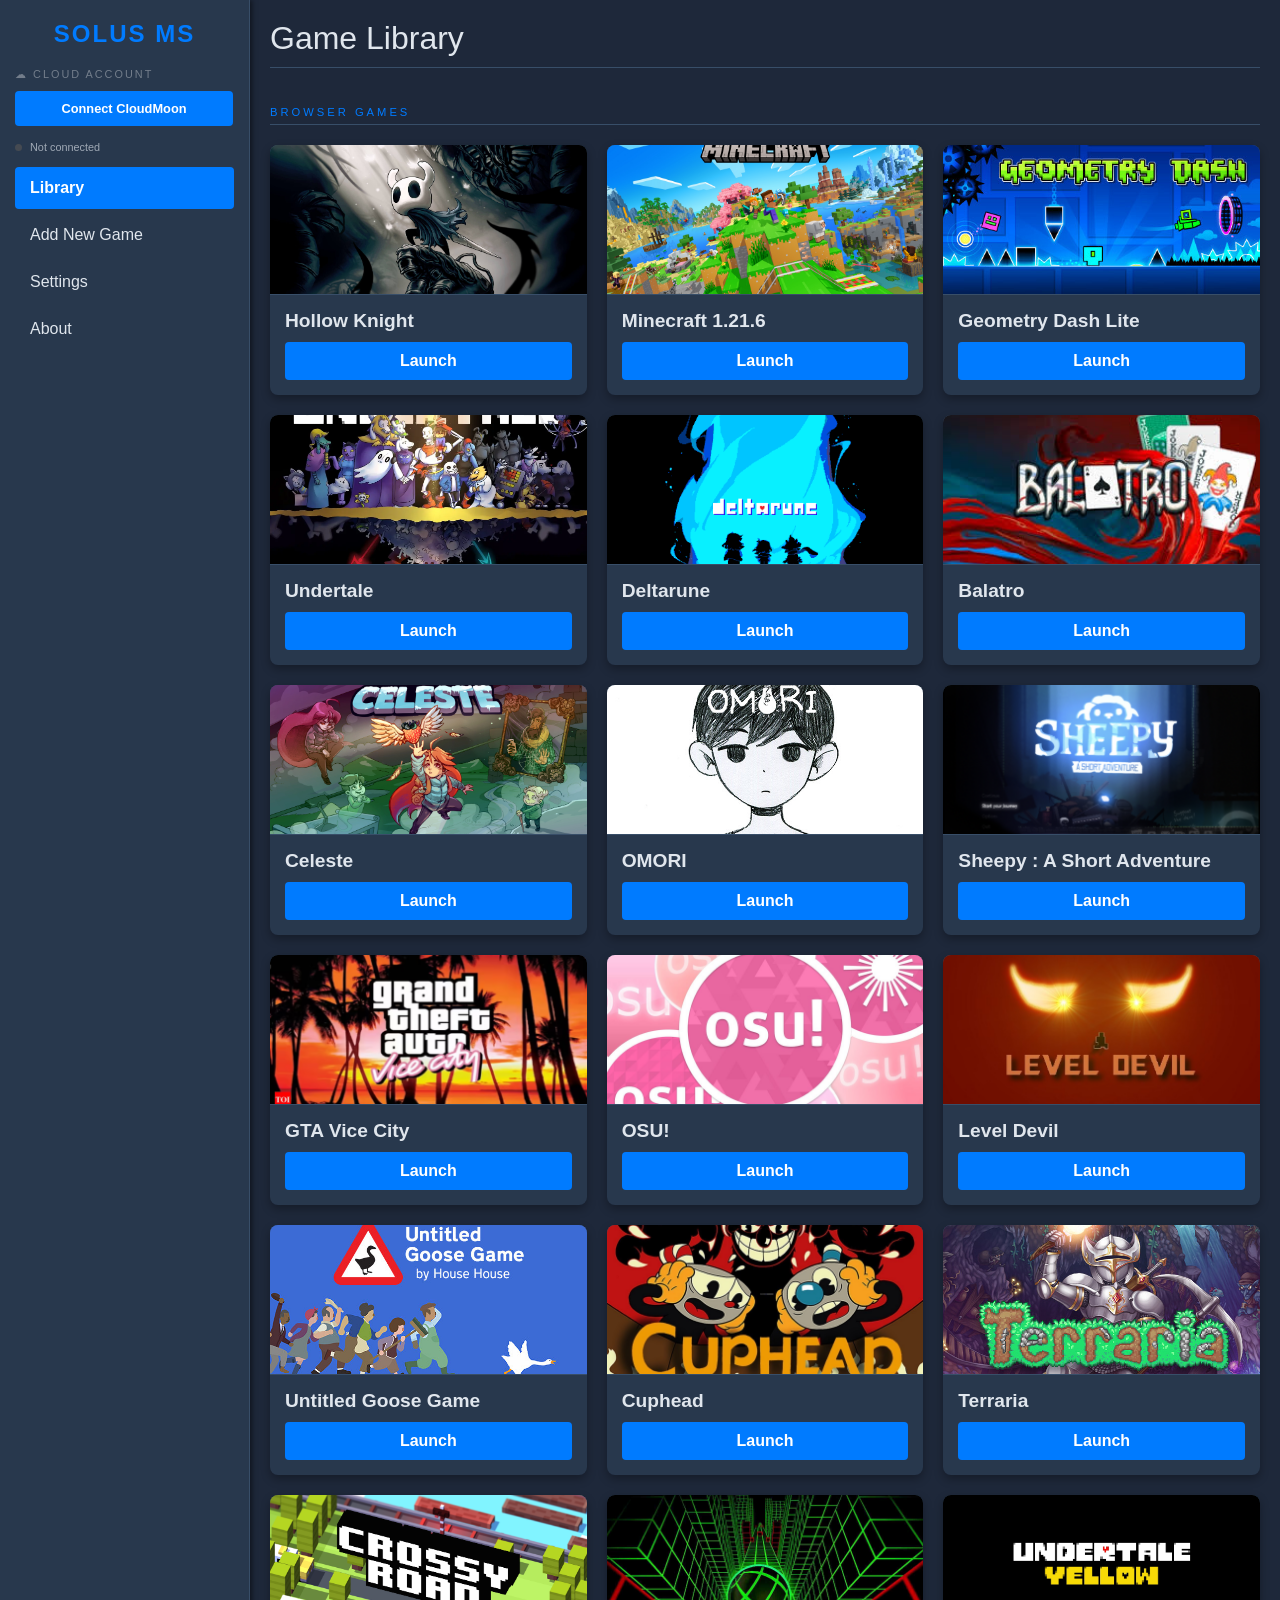
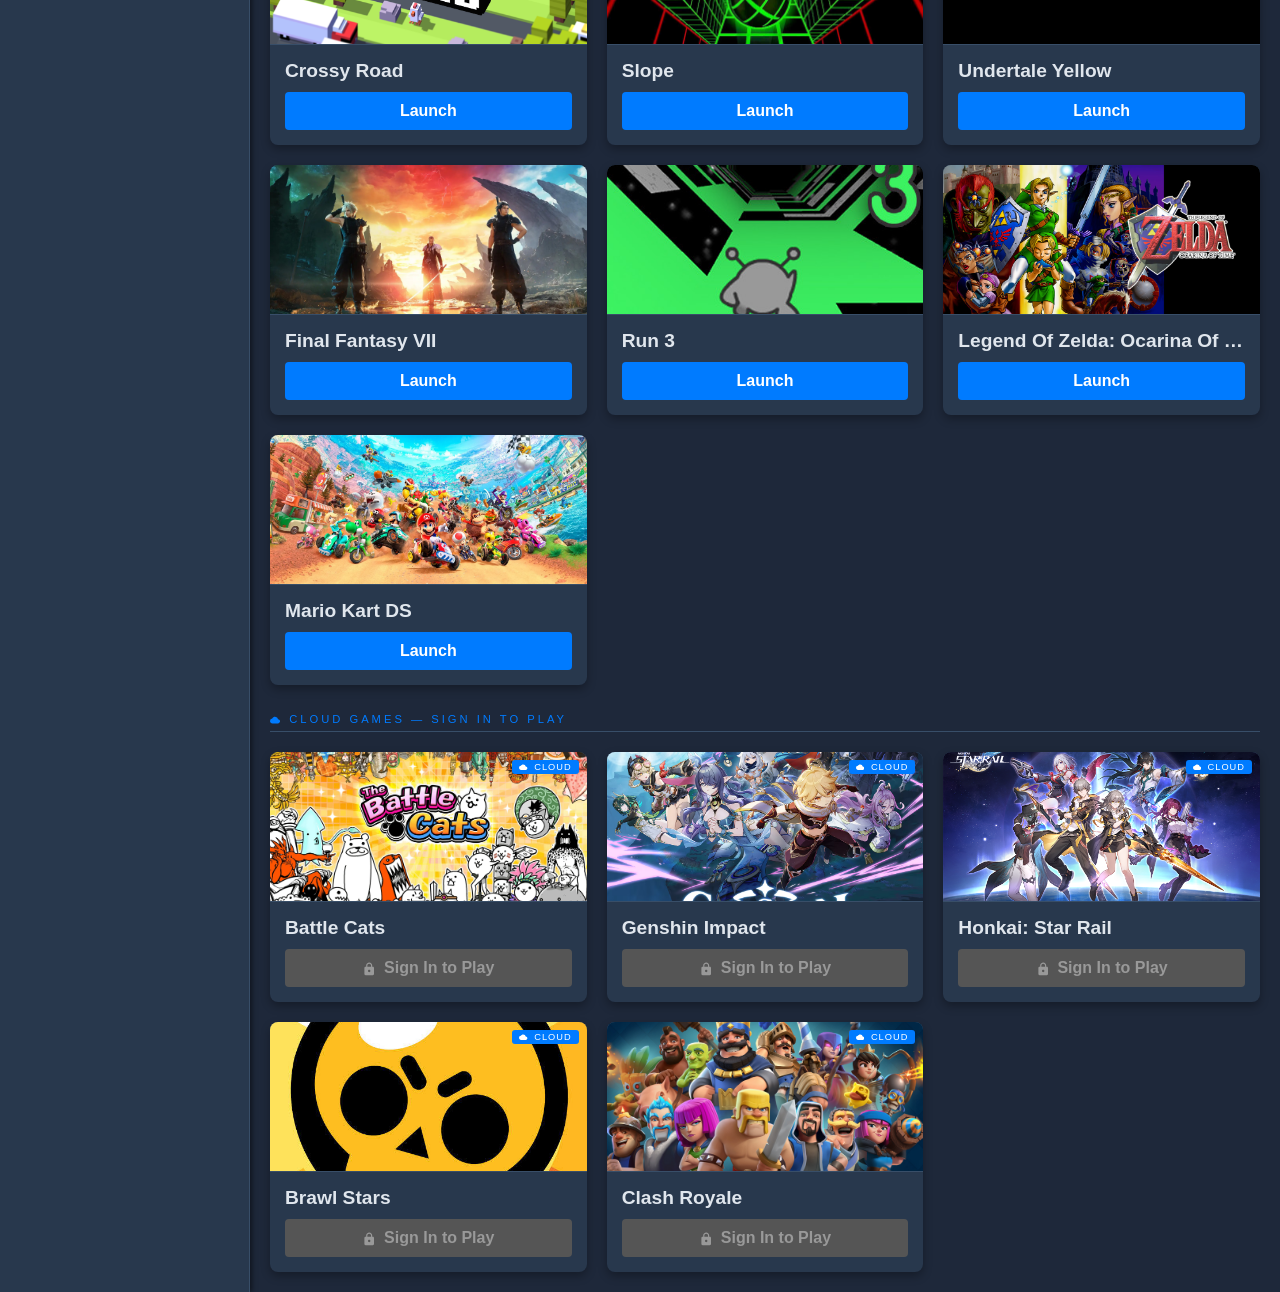
==== commit 9a8551a0: "Yes All done" ====
--- a/index.html
+++ b/index.html
@@ -357,11 +357,11 @@
         var lockSVG  = '<svg xmlns="http://www.w3.org/2000/svg" viewBox="0 0 24 24" fill="currentColor" width="0.9em" height="0.9em" style="vertical-align:middle;margin-right:3px"><path d="M18 8h-1V6c0-2.76-2.24-5-5-5S7 3.24 7 6v2H6c-1.1 0-2 .9-2 2v10c0 1.1.9 2 2 2h12c1.1 0 2-.9 2-2V10c0-1.1-.9-2-2-2zm-6 9c-1.1 0-2-.9-2-2s.9-2 2-2 2 .9 2 2-.9 2-2 2zm3.1-9H8.9V6c0-1.71 1.39-3.1 3.1-3.1 1.71 0 3.1 1.39 3.1 3.1v2z"/></svg>';
 
         const CLOUD_GAMES = [
-            { name: 'Battle Cats',       cover: 'https://katsugachi.github.io/Solus-MS/bcen.jpg',      packageId: 'jp.co.ponos.battlecatsen',   quality: 'SD' },
-            { name: 'Genshin Impact',    cover: 'https://katsugachi.github.io/Solus-MS/genshin.jpg',   packageId: 'com.miHoYo.GenshinImpact',   quality: 'HD' },
-            { name: 'Honkai: Star Rail', cover: 'https://katsugachi.github.io/Solus-MS/hsr.jpg',       packageId: 'com.HoYoverse.hkrpgoversea', quality: 'HD' },
-            { name: 'Brawl Stars',       cover: 'https://katsugachi.github.io/Solus-MS/bs.jpg',        packageId: 'com.supercell.brawlstars',   quality: 'SD' },
-            { name: 'Clash Royale',      cover: 'https://katsugachi.github.io/Solus-MS/cr.jpg',        packageId: 'com.supercell.clashroyale',  quality: 'SD' },
+            { name: 'Battle Cats',       cover: 'bcen.jpg',      packageId: 'jp.co.ponos.battlecatsen',   quality: 'SD' },
+            { name: 'Genshin Impact',    cover: 'genshin.jpg',   packageId: 'com.miHoYo.GenshinImpact',   quality: 'HD' },
+            { name: 'Honkai: Star Rail', cover: 'hsr.jpg',       packageId: 'com.HoYoverse.hkrpgoversea', quality: 'HD' },
+            { name: 'Brawl Stars',       cover: 'bs.jpg',        packageId: 'com.supercell.brawlstars',   quality: 'SD' },
+            { name: 'Clash Royale',      cover: 'cr.jpg',        packageId: 'com.supercell.clashroyale',  quality: 'SD' },
         ];
 
         // ── AUTH STATE ──────────────────
